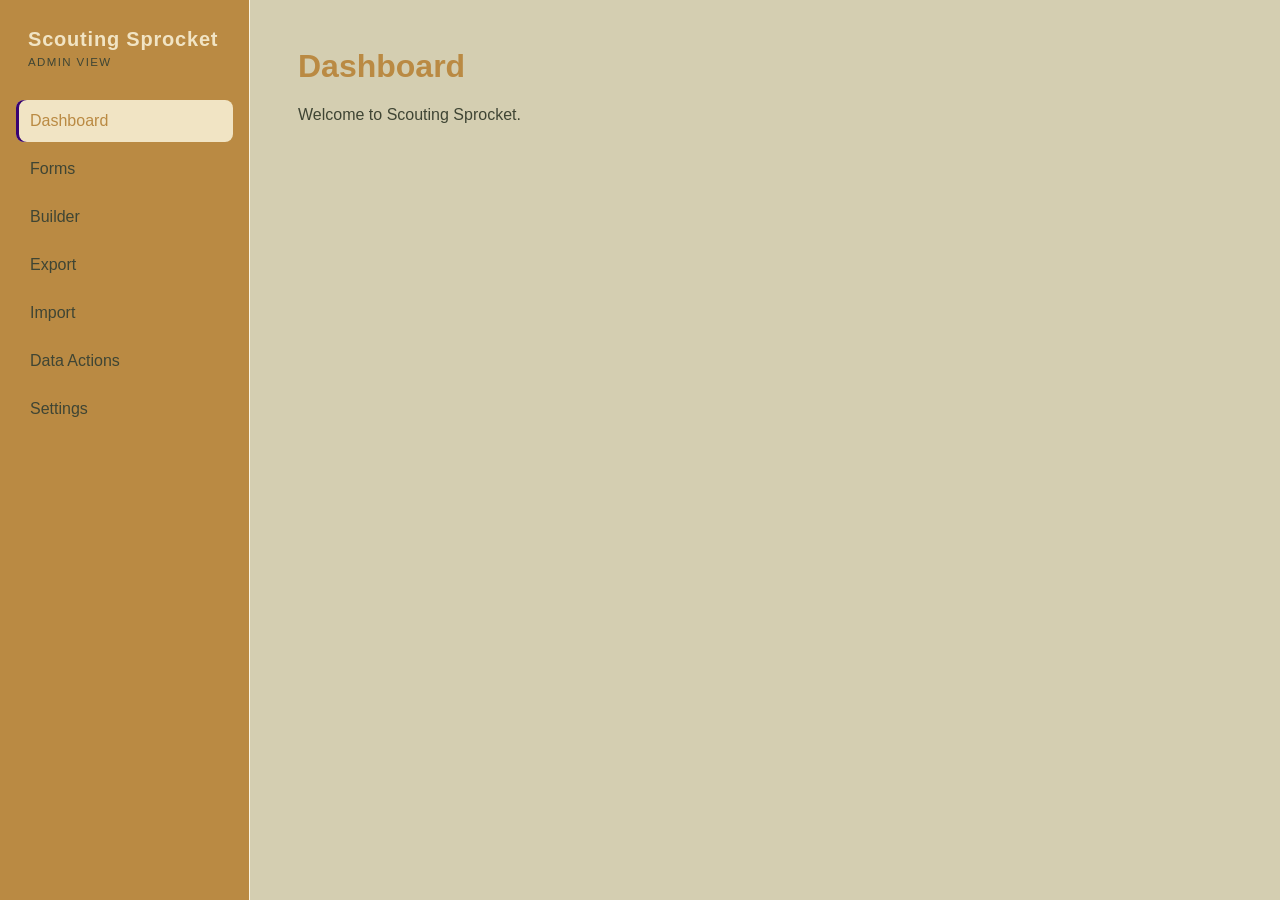
==== index.html @ 4d96e122 "Add files via upload" ====
<!DOCTYPE html>
<html lang="en">
<head>
    <meta charset="UTF-8">
    <meta name="viewport" content="width=device-width, initial-scale=1.0">
    <title>Scouting Sprocket</title>

    <style>
        :root {
            color-scheme: light;
            --sidebar-width: 250px;
            --background: #d4ceb1;
            --sidebar: #ba8a43;
            --surface: #f1e4c4;
            --outline: #fdf6e3;
            --text: #ba8a43;
            --muted: #3f4534;
            --accent: #380372;
        }

        * {
            box-sizing: border-box;
        }

        body {
            margin: 0;
            min-height: 100vh;
            background: var(--background);
            color: var(--text);
            font-family: Arial, sans-serif;
        }

        .layout {
            display: flex;
            min-height: 100vh;
        }

        .sidebar {
            width: var(--sidebar-width);
            flex-shrink: 0;
            padding: 28px 16px;
            background: var(--sidebar);
            border-right: 1px solid var(--outline);
        }

        .brand {
            display: block;
            margin: 0 12px 32px;
            color: var(--surface);
            font-size: 1.25rem;
            font-weight: 700;
            letter-spacing: 0.04em;
            text-decoration: none;
        }

        .brand span {
            display: block;
            margin-top: 5px;
            color: var(--muted);
            font-size: 0.72rem;
            font-weight: 400;
            letter-spacing: 0.12em;
            text-transform: uppercase;
        }

        .nav-list {
            display: grid;
            gap: 6px;
            margin: 0;
            padding: 0;
            list-style: none;
        }

        .nav-link {
            display: block;
            padding: 12px 14px;
            border-radius: 8px;
            color: var(--muted);
            text-decoration: none;
            transition: background 0.2s ease, color 0.2s ease;
        }

        .nav-link:hover,
        .nav-link:focus-visible,
        .nav-link.active {
            background: var(--surface);
            color: var(--text);
            outline: none;
        }

        .nav-link.active {
            box-shadow: inset 3px 0 var(--accent);
        }

        .content {
            flex: 1;
            padding: 48px;
        }

        .content h1 {
            margin-top: 0;
        }

        .content p {
            color: var(--muted);
        }

        @media (max-width: 640px) {
            .layout {
                display: block;
            }

            .sidebar {
                width: 100%;
                padding: 20px 16px;
                border-right: 0;
                border-bottom: 1px solid var(--outline);
            }

            .brand {
                margin-bottom: 18px;
            }

            .nav-list {
                grid-template-columns: repeat(2, minmax(0, 1fr));
            }

            .content {
                padding: 28px 24px;
            }
        }
    </style>
</head>

<body>
    <div class="layout">
        <aside class="sidebar">
            <a class="brand" href="/">
                Scouting Sprocket
                <span>Admin View</span>
            </a>

            <nav aria-label="Main navigation">
                <ul class="nav-list">
                    <li>
                        <a class="nav-link active" href="/" aria-current="page">
                            Dashboard
                        </a>
                    </li>
                    <li>
                        <a class="nav-link" href="/Forms.html">
                            Forms
                        </a>
                    </li>
                    <li>
                        <a class="nav-link" href="/Builder.html">
                            Builder
                        </a>
                    </li>
                    <li>
                        <a class="nav-link" href="/Export.html">
                            Export
                        </a>
                    </li>
                    <li>
                        <a class="nav-link" href="/Import.html">
                            Import
                        </a>
                    </li>
                    <li>
                        <a class="nav-link" href="/Data_actions.html">
                            Data Actions
                        </a>
                    </li>
                    <li>
                        <a class="nav-link" href="/Settings.html">
                            Settings
                        </a>
                    </li>
                </ul>
            </nav>
        </aside>

        <main class="content">
            <h1>Dashboard</h1>
            <p>Welcome to Scouting Sprocket.</p>
        </main>
    </div>
</body>
</html>
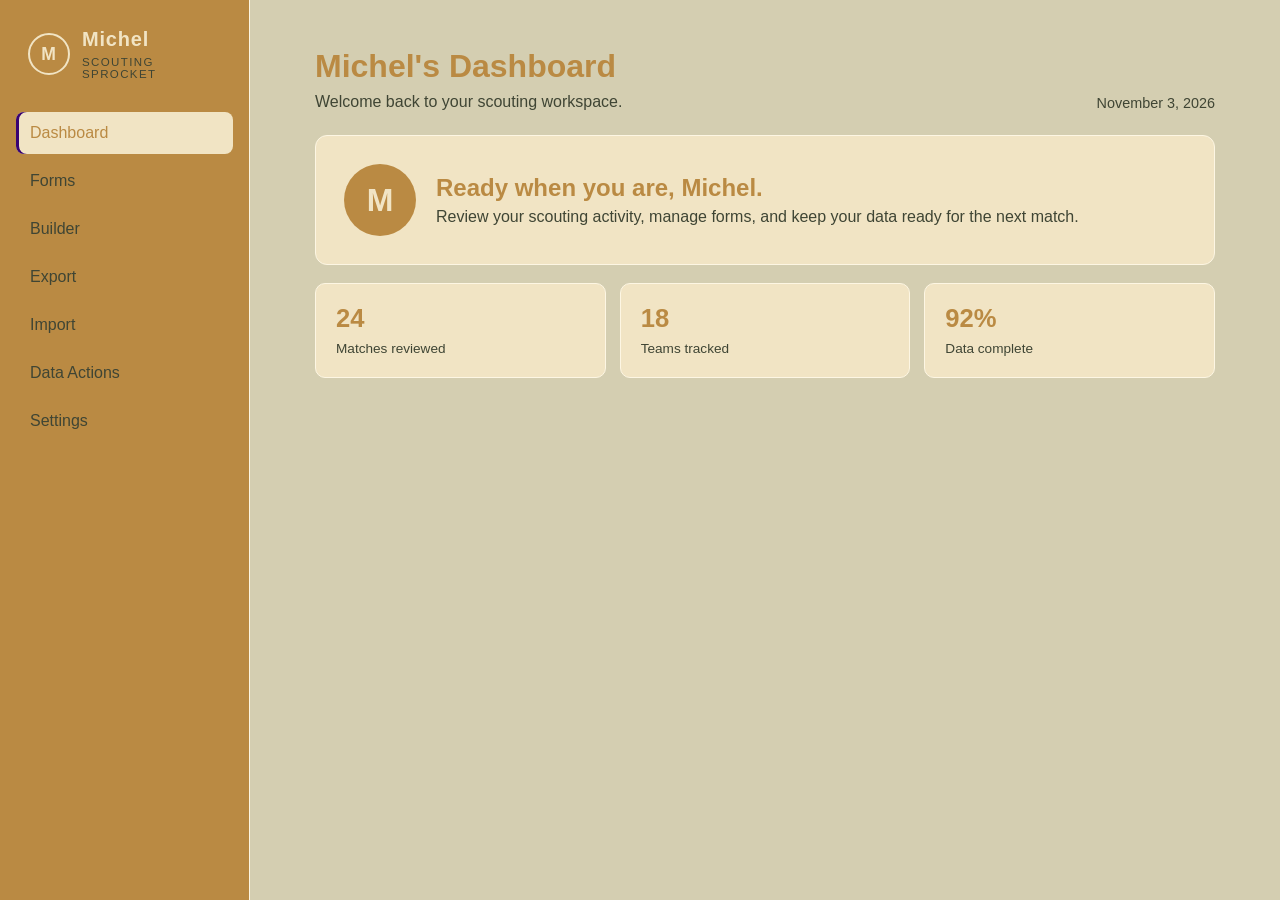
==== commit cac22d50: "Running test CSS" ====
--- a/index.html
+++ b/index.html
@@ -44,7 +44,9 @@
         }
 
         .brand {
-            display: block;
+            display: flex;
+            align-items: center;
+            gap: 12px;
             margin: 0 12px 32px;
             color: var(--surface);
             font-size: 1.25rem;
@@ -53,7 +55,22 @@
             text-decoration: none;
         }
 
-        .brand span {
+        .brand-mark {
+            display: grid;
+            width: 42px;
+            height: 42px;
+            flex-shrink: 0;
+            place-items: center;
+            border: 2px solid var(--surface);
+            border-radius: 50%;
+            font-size: 1.1rem;
+        }
+
+        .brand-copy {
+            display: block;
+        }
+
+        .brand-copy > span {
             display: block;
             margin-top: 5px;
             color: var(--muted);
@@ -97,6 +114,89 @@
             padding: 48px;
         }
 
+        .dashboard {
+            max-width: 900px;
+            margin: 0 auto;
+        }
+
+        .dashboard-header {
+            display: flex;
+            align-items: flex-end;
+            justify-content: space-between;
+            gap: 24px;
+            margin-bottom: 24px;
+        }
+
+        .dashboard-header h1 {
+            margin: 0 0 8px;
+        }
+
+        .dashboard-header p {
+            margin: 0;
+        }
+
+        .dashboard-date {
+            color: var(--muted);
+            font-size: 0.9rem;
+            white-space: nowrap;
+        }
+
+        .welcome-panel {
+            display: flex;
+            align-items: center;
+            gap: 20px;
+            padding: 28px;
+            border: 1px solid var(--outline);
+            border-radius: 12px;
+            background: var(--surface);
+        }
+
+        .welcome-mark {
+            display: grid;
+            width: 72px;
+            height: 72px;
+            flex-shrink: 0;
+            place-items: center;
+            border-radius: 50%;
+            background: var(--sidebar);
+            color: var(--surface);
+            font-size: 2rem;
+            font-weight: 700;
+        }
+
+        .welcome-panel h2 {
+            margin: 0 0 6px;
+        }
+
+        .welcome-panel p {
+            margin: 0;
+        }
+
+        .summary-grid {
+            display: grid;
+            grid-template-columns: repeat(3, 1fr);
+            gap: 14px;
+            margin-top: 18px;
+        }
+
+        .summary-item {
+            padding: 20px;
+            border: 1px solid var(--outline);
+            border-radius: 10px;
+            background: var(--surface);
+        }
+
+        .summary-item strong {
+            display: block;
+            margin-bottom: 6px;
+            font-size: 1.6rem;
+        }
+
+        .summary-item span {
+            color: var(--muted);
+            font-size: 0.85rem;
+        }
+
         .content h1 {
             margin-top: 0;
         }
@@ -128,6 +228,19 @@
             .content {
                 padding: 28px 24px;
             }
+
+            .dashboard-header {
+                display: block;
+            }
+
+            .dashboard-date {
+                display: block;
+                margin-top: 12px;
+            }
+
+            .summary-grid {
+                grid-template-columns: 1fr;
+            }
         }
     </style>
 </head>
@@ -136,8 +249,11 @@
     <div class="layout">
         <aside class="sidebar">
             <a class="brand" href="/">
-                Scouting Sprocket
-                <span>Admin View</span>
+                <span class="brand-mark" aria-hidden="true">M</span>
+                <span class="brand-copy">
+                    Michel
+                    <span>Scouting Sprocket</span>
+                </span>
             </a>
 
             <nav aria-label="Main navigation">
@@ -182,8 +298,29 @@
         </aside>
 
         <main class="content">
-            <h1>Dashboard</h1>
-            <p>Welcome to Scouting Sprocket.</p>
+            <div class="dashboard">
+                <header class="dashboard-header">
+                    <div>
+                        <h1>Michel's Dashboard</h1>
+                        <p>Welcome back to your scouting workspace.</p>
+                    </div>
+                    <span class="dashboard-date">November 3, 2026</span>
+                </header>
+
+                <section class="welcome-panel" aria-labelledby="welcome-title">
+                    <div class="welcome-mark" aria-hidden="true">M</div>
+                    <div>
+                        <h2 id="welcome-title">Ready when you are, Michel.</h2>
+                        <p>Review your scouting activity, manage forms, and keep your data ready for the next match.</p>
+                    </div>
+                </section>
+
+                <section class="summary-grid" aria-label="Dashboard summary">
+                    <div class="summary-item"><strong>24</strong><span>Matches reviewed</span></div>
+                    <div class="summary-item"><strong>18</strong><span>Teams tracked</span></div>
+                    <div class="summary-item"><strong>92%</strong><span>Data complete</span></div>
+                </section>
+            </div>
         </main>
     </div>
 </body>
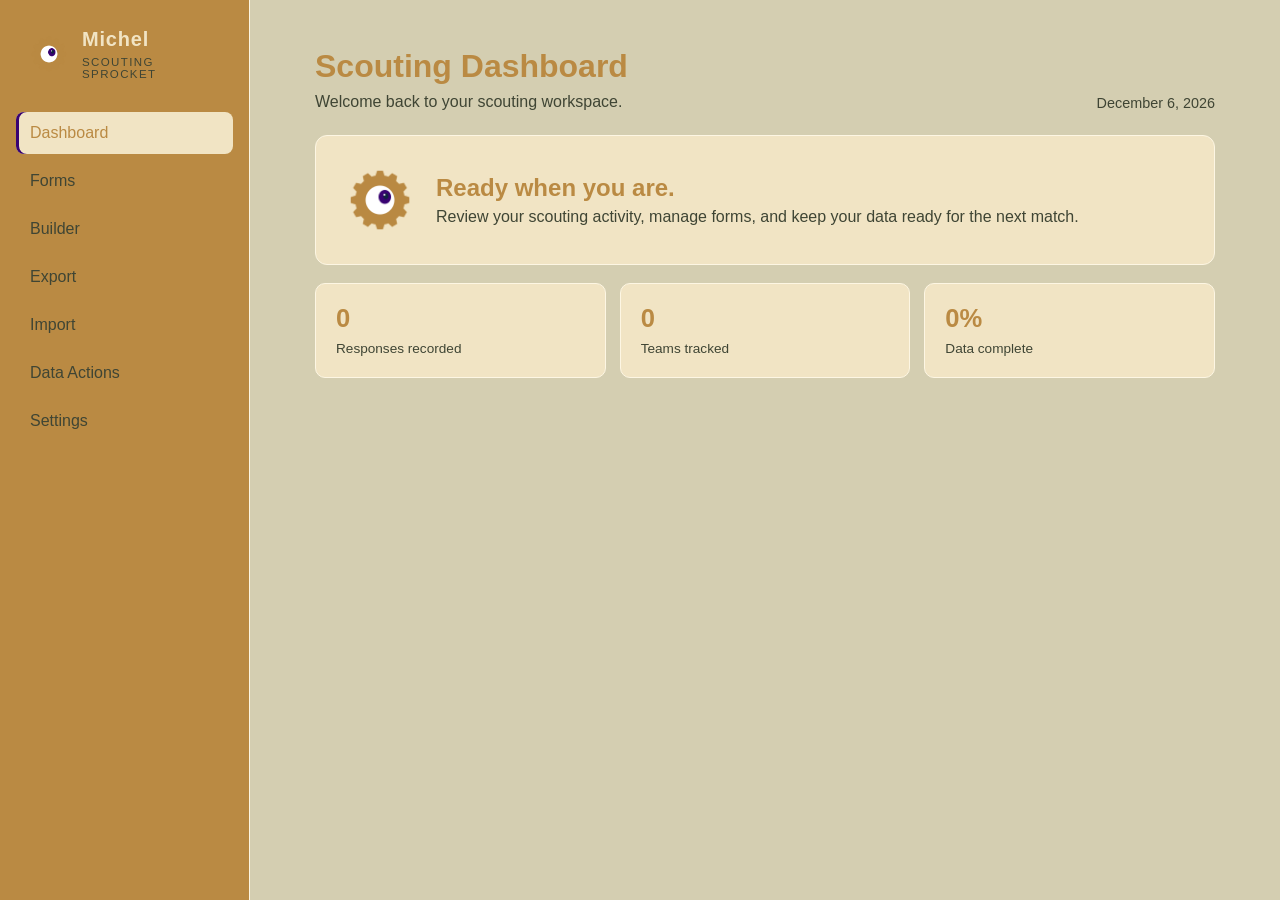
==== commit 7bb77269: "HTML update" ====
--- a/index.html
+++ b/index.html
@@ -56,14 +56,11 @@
         }
 
         .brand-mark {
-            display: grid;
+            display: block;
             width: 42px;
             height: 42px;
             flex-shrink: 0;
-            place-items: center;
-            border: 2px solid var(--surface);
-            border-radius: 50%;
-            font-size: 1.1rem;
+            object-fit: contain;
         }
 
         .brand-copy {
@@ -152,16 +149,11 @@
         }
 
         .welcome-mark {
-            display: grid;
+            display: block;
             width: 72px;
             height: 72px;
             flex-shrink: 0;
-            place-items: center;
-            border-radius: 50%;
-            background: var(--sidebar);
-            color: var(--surface);
-            font-size: 2rem;
-            font-weight: 700;
+            object-fit: contain;
         }
 
         .welcome-panel h2 {
@@ -248,8 +240,8 @@
 <body>
     <div class="layout">
         <aside class="sidebar">
-            <a class="brand" href="/">
-                <span class="brand-mark" aria-hidden="true">M</span>
+            <a class="brand" href="./">
+                <img class="brand-mark" src="./assets/img/Michael.png" alt="Michel mascot">
                 <span class="brand-copy">
                     Michel
                     <span>Scouting Sprocket</span>
@@ -259,37 +251,37 @@
             <nav aria-label="Main navigation">
                 <ul class="nav-list">
                     <li>
-                        <a class="nav-link active" href="/" aria-current="page">
+                        <a class="nav-link active" href="./" aria-current="page">
                             Dashboard
                         </a>
                     </li>
                     <li>
-                        <a class="nav-link" href="/Forms.html">
+                        <a class="nav-link" href="./Forms.html">
                             Forms
                         </a>
                     </li>
                     <li>
-                        <a class="nav-link" href="/Builder.html">
+                        <a class="nav-link" href="./Builder.html">
                             Builder
                         </a>
                     </li>
                     <li>
-                        <a class="nav-link" href="/Export.html">
+                        <a class="nav-link" href="./Export.html">
                             Export
                         </a>
                     </li>
                     <li>
-                        <a class="nav-link" href="/Import.html">
+                        <a class="nav-link" href="./Import.html">
                             Import
                         </a>
                     </li>
                     <li>
-                        <a class="nav-link" href="/Data_actions.html">
+                        <a class="nav-link" href="./Data_actions.html">
                             Data Actions
                         </a>
                     </li>
                     <li>
-                        <a class="nav-link" href="/Settings.html">
+                        <a class="nav-link" href="./Settings.html">
                             Settings
                         </a>
                     </li>
@@ -301,27 +293,81 @@
             <div class="dashboard">
                 <header class="dashboard-header">
                     <div>
-                        <h1>Michel's Dashboard</h1>
+                        <h1>Scouting Dashboard</h1>
                         <p>Welcome back to your scouting workspace.</p>
                     </div>
-                    <span class="dashboard-date">November 3, 2026</span>
+                    <span id="dashboard-date" class="dashboard-date"></span>
                 </header>
 
                 <section class="welcome-panel" aria-labelledby="welcome-title">
-                    <div class="welcome-mark" aria-hidden="true">M</div>
+                    <img class="welcome-mark" src="./assets/img/Michael.png" alt="Michel mascot">
                     <div>
-                        <h2 id="welcome-title">Ready when you are, Michel.</h2>
+                        <h2 id="welcome-title">Ready when you are.</h2>
                         <p>Review your scouting activity, manage forms, and keep your data ready for the next match.</p>
                     </div>
                 </section>
 
                 <section class="summary-grid" aria-label="Dashboard summary">
-                    <div class="summary-item"><strong>24</strong><span>Matches reviewed</span></div>
-                    <div class="summary-item"><strong>18</strong><span>Teams tracked</span></div>
-                    <div class="summary-item"><strong>92%</strong><span>Data complete</span></div>
+                    <div class="summary-item"><strong id="response-count">0</strong><span>Responses recorded</span></div>
+                    <div class="summary-item"><strong id="team-count">0</strong><span>Teams tracked</span></div>
+                    <div class="summary-item"><strong id="completion-rate">0%</strong><span>Data complete</span></div>
                 </section>
             </div>
         </main>
     </div>
+    <script src="./app-storage.js"></script>
+    <script>
+        const dashboardDate = document.getElementById("dashboard-date");
+        const responseCount = document.getElementById("response-count");
+        const teamCount = document.getElementById("team-count");
+        const completionRate = document.getElementById("completion-rate");
+
+        dashboardDate.textContent = new Intl.DateTimeFormat(undefined, {
+            year: "numeric",
+            month: "long",
+            day: "numeric"
+        }).format(new Date());
+
+        const hasAnswer = value => {
+            if (Array.isArray(value)) return value.some(hasAnswer);
+            if (value && typeof value === "object") return Object.values(value).some(hasAnswer);
+            return value !== undefined && value !== null && String(value).trim() !== "";
+        };
+
+        try {
+            const token = SprocketStorage.readToken();
+            const responses = Array.isArray(token.responses) ? token.responses : [];
+            const elements = Array.isArray(token.sections)
+                ? token.sections.flatMap(section => Array.isArray(section.elements) ? section.elements : [])
+                : [];
+            const teamIndexes = elements
+                .map((element, index) => /team/i.test(element.prompt || "") ? index : -1)
+                .filter(index => index >= 0);
+            const teams = new Set();
+
+            responses.forEach(record => {
+                const values = record && record.values && typeof record.values === "object" ? record.values : {};
+                teamIndexes.forEach(index => {
+                    const value = values[index];
+                    if (Array.isArray(value)) value.filter(hasAnswer).forEach(item => teams.add(String(item).trim()));
+                    else if (hasAnswer(value)) teams.add(String(value).trim());
+                });
+            });
+
+            const totalFields = responses.length * elements.length;
+            const answeredFields = responses.reduce((total, record) => {
+                const values = record && record.values && typeof record.values === "object" ? record.values : {};
+                return total + elements.reduce((count, _, index) => count + (hasAnswer(values[index]) ? 1 : 0), 0);
+            }, 0);
+
+            responseCount.textContent = responses.length;
+            teamCount.textContent = teams.size;
+            completionRate.textContent = `${totalFields ? Math.round((answeredFields / totalFields) * 100) : 0}%`;
+        } catch {
+            responseCount.textContent = "0";
+            teamCount.textContent = "0";
+            completionRate.textContent = "0%";
+        }
+    </script>
 </body>
 </html>
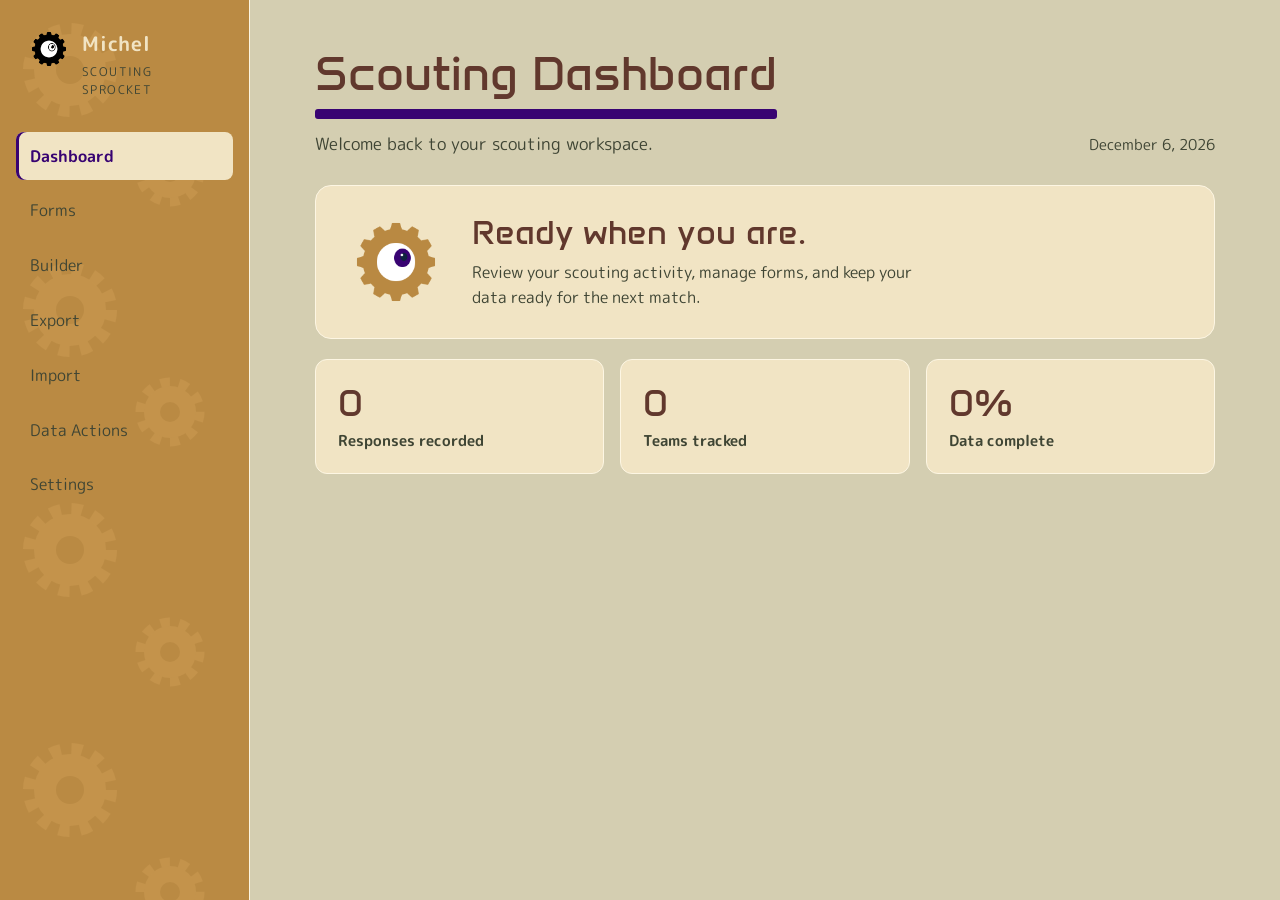
==== commit 9b6bde4a: "redid UI UX" ====
--- a/index.html
+++ b/index.html
@@ -4,6 +4,13 @@
     <meta charset="UTF-8">
     <meta name="viewport" content="width=device-width, initial-scale=1.0">
     <title>Scouting Sprocket</title>
+
+    <!-- Fonts from the Style slide. For offline-first use, self-host these two families; the fallbacks keep the layout intact without them. -->
+    <link rel="preconnect" href="https://fonts.googleapis.com">
+    <link rel="preconnect" href="https://fonts.gstatic.com" crossorigin>
+    <link href="https://fonts.googleapis.com/css2?family=Anta&family=M+PLUS+Rounded+1c:wght@400;700&display=swap" rel="stylesheet">
+    <link rel="stylesheet" href="./nav.css">
+    <script src="./nav.js" defer></script>
 
     <style>
         :root {
@@ -15,7 +22,10 @@
             --outline: #fdf6e3;
             --text: #ba8a43;
             --muted: #3f4534;
+            --header: #61382d;
             --accent: #380372;
+            --font-display: "Anta", "Segoe UI", system-ui, sans-serif;
+            --font-body: "M PLUS Rounded 1c", "Segoe UI", system-ui, sans-serif;
         }
 
         * {
@@ -26,8 +36,9 @@
             margin: 0;
             min-height: 100vh;
             background: var(--background);
-            color: var(--text);
-            font-family: Arial, sans-serif;
+            color: var(--muted);
+            font-family: var(--font-body);
+            line-height: 1.55;
         }
 
         .layout {
@@ -35,79 +46,9 @@
             min-height: 100vh;
         }
 
-        .sidebar {
-            width: var(--sidebar-width);
-            flex-shrink: 0;
-            padding: 28px 16px;
-            background: var(--sidebar);
-            border-right: 1px solid var(--outline);
-        }
-
-        .brand {
-            display: flex;
-            align-items: center;
-            gap: 12px;
-            margin: 0 12px 32px;
-            color: var(--surface);
-            font-size: 1.25rem;
-            font-weight: 700;
-            letter-spacing: 0.04em;
-            text-decoration: none;
-        }
-
-        .brand-mark {
-            display: block;
-            width: 42px;
-            height: 42px;
-            flex-shrink: 0;
-            object-fit: contain;
-        }
-
-        .brand-copy {
-            display: block;
-        }
-
-        .brand-copy > span {
-            display: block;
-            margin-top: 5px;
-            color: var(--muted);
-            font-size: 0.72rem;
-            font-weight: 400;
-            letter-spacing: 0.12em;
-            text-transform: uppercase;
-        }
-
-        .nav-list {
-            display: grid;
-            gap: 6px;
-            margin: 0;
-            padding: 0;
-            list-style: none;
-        }
-
-        .nav-link {
-            display: block;
-            padding: 12px 14px;
-            border-radius: 8px;
-            color: var(--muted);
-            text-decoration: none;
-            transition: background 0.2s ease, color 0.2s ease;
-        }
-
-        .nav-link:hover,
-        .nav-link:focus-visible,
-        .nav-link.active {
-            background: var(--surface);
-            color: var(--text);
-            outline: none;
-        }
-
-        .nav-link.active {
-            box-shadow: inset 3px 0 var(--accent);
-        }
-
         .content {
             flex: 1;
+            min-width: 0;
             padding: 48px;
         }
 
@@ -121,104 +62,112 @@
             align-items: flex-end;
             justify-content: space-between;
             gap: 24px;
-            margin-bottom: 24px;
+            margin-bottom: 28px;
         }
 
         .dashboard-header h1 {
-            margin: 0 0 8px;
+            display: inline-block;
+            margin: 0 0 12px;
+            color: var(--header);
+            font-family: var(--font-display);
+            font-size: clamp(2.2rem, 5vw, 3rem);
+            font-weight: 400;
+            line-height: 1.1;
+        }
+
+        /* Purple underline that matches the title width, as on the slides */
+        .dashboard-header h1::after {
+            content: "";
+            display: block;
+            height: 10px;
+            margin-top: 8px;
+            border-radius: 3px;
+            background: var(--accent);
         }
 
         .dashboard-header p {
             margin: 0;
+            font-size: 1.05rem;
         }
 
         .dashboard-date {
             color: var(--muted);
-            font-size: 0.9rem;
+            font-size: 0.95rem;
             white-space: nowrap;
         }
 
         .welcome-panel {
             display: flex;
             align-items: center;
-            gap: 20px;
-            padding: 28px;
+            gap: 28px;
+            padding: 28px 32px;
+            border: 1px solid var(--outline);
+            border-radius: 16px;
+            background: var(--surface);
+        }
+
+        .welcome-mark {
+            display: block;
+            width: 96px;
+            height: 96px;
+            flex-shrink: 0;
+            object-fit: contain;
+        }
+
+        .welcome-panel h2 {
+            margin: 0 0 8px;
+            color: var(--header);
+            font-family: var(--font-display);
+            font-size: clamp(1.5rem, 3vw, 2.1rem);
+            font-weight: 400;
+            line-height: 1.15;
+        }
+
+        .welcome-panel p {
+            margin: 0;
+            max-width: 46ch;
+        }
+
+        .summary-grid {
+            display: grid;
+            grid-template-columns: repeat(3, 1fr);
+            gap: 16px;
+            margin-top: 20px;
+        }
+
+        .summary-item {
+            padding: 22px 22px 20px;
             border: 1px solid var(--outline);
             border-radius: 12px;
             background: var(--surface);
         }
 
-        .welcome-mark {
-            display: block;
-            width: 72px;
-            height: 72px;
-            flex-shrink: 0;
-            object-fit: contain;
-        }
-
-        .welcome-panel h2 {
-            margin: 0 0 6px;
-        }
-
-        .welcome-panel p {
-            margin: 0;
-        }
-
-        .summary-grid {
-            display: grid;
-            grid-template-columns: repeat(3, 1fr);
-            gap: 14px;
-            margin-top: 18px;
-        }
-
-        .summary-item {
-            padding: 20px;
-            border: 1px solid var(--outline);
-            border-radius: 10px;
-            background: var(--surface);
-        }
-
         .summary-item strong {
             display: block;
-            margin-bottom: 6px;
-            font-size: 1.6rem;
+            margin-bottom: 4px;
+            color: var(--header);
+            font-family: var(--font-display);
+            font-size: 2.4rem;
+            font-weight: 400;
+            line-height: 1.1;
         }
 
         .summary-item span {
             color: var(--muted);
-            font-size: 0.85rem;
-        }
-
-        .content h1 {
-            margin-top: 0;
-        }
-
-        .content p {
-            color: var(--muted);
+            font-size: 0.95rem;
+            font-weight: 700;
+        }
+
+        /* Vertical tablets and phones: the nav becomes a hamburger drawer (nav.css) */
+        @media (max-width: 1100px) {
+            .content {
+                padding: 28px 24px 40px;
+            }
         }
 
         @media (max-width: 640px) {
-            .layout {
-                display: block;
-            }
-
-            .sidebar {
-                width: 100%;
-                padding: 20px 16px;
-                border-right: 0;
-                border-bottom: 1px solid var(--outline);
-            }
-
-            .brand {
-                margin-bottom: 18px;
-            }
-
-            .nav-list {
-                grid-template-columns: repeat(2, minmax(0, 1fr));
-            }
-
             .content {
-                padding: 28px 24px;
+                padding: 20px 16px 32px;
             }
 
             .dashboard-header {
@@ -228,6 +177,16 @@
             .dashboard-date {
                 display: block;
                 margin-top: 12px;
+            }
+
+            .welcome-panel {
+                gap: 18px;
+                padding: 22px 20px;
+            }
+
+            .welcome-mark {
+                width: 72px;
+                height: 72px;
             }
 
             .summary-grid {
@@ -241,7 +200,7 @@
     <div class="layout">
         <aside class="sidebar">
             <a class="brand" href="./">
-                <img class="brand-mark" src="./assets/img/Michael.png" alt="Michel mascot">
+                <img class="brand-mark" src="./assets/img/bw.png" alt="Michel mascot">
                 <span class="brand-copy">
                     Michel
                     <span>Scouting Sprocket</span>
--- a/nav.css
+++ b/nav.css
@@ -0,0 +1,275 @@
+/* Scouting Sprocket: shared side navigation.
+   Desktop (>1100px): the solid sidebar from the Data Actions page.
+   Tablets and phones (<=1100px): the same sidebar becomes a slide-in drawer opened from a hamburger bar (nav.js).
+   Colors come from each page's :root variables; the fallbacks match the palette. */
+
+:root {
+    --nav-bar-height: 56px;
+    --nav-gears: url("data:image/svg+xml,%3Csvg xmlns='http://www.w3.org/2000/svg' width='240' height='240'%3E%3Cg fill='%23c4934b'%3E%3Ccircle cx='70' cy='70' r='36'/%3E%3Ccircle cx='70' cy='70' r='41' fill='none' stroke='%23c4934b' stroke-width='12' stroke-dasharray='10.8 10.8'/%3E%3Ccircle cx='170' cy='172' r='26'/%3E%3Ccircle cx='170' cy='172' r='30' fill='none' stroke='%23c4934b' stroke-width='9' stroke-dasharray='9.4 9.4'/%3E%3C/g%3E%3Ccircle cx='70' cy='70' r='14' fill='%23ba8a43'/%3E%3Ccircle cx='170' cy='172' r='10' fill='%23ba8a43'/%3E%3C/svg%3E");
+}
+
+/* ---------- Sidebar (desktop) ---------- */
+.layout > .sidebar {
+    width: var(--sidebar-width, 250px);
+    flex-shrink: 0;
+    padding: 28px 16px;
+    background-color: var(--sidebar, #ba8a43);
+    background-image: var(--nav-gears);
+    background-size: 240px 240px;
+    border-right: 1px solid var(--outline, #fdf6e3);
+    position: sticky;
+    top: 0;
+    height: 100vh;
+    align-self: flex-start;
+    overflow-y: auto;
+}
+
+.brand {
+    display: flow-root;
+    margin: 0 12px 32px;
+    color: var(--surface, #f1e4c4);
+    font-size: 1.25rem;
+    font-weight: 700;
+    letter-spacing: .04em;
+    text-decoration: none;
+}
+
+.brand-mark {
+    float: left;
+    width: 42px;
+    height: 42px;
+    margin-right: 12px;
+    object-fit: contain;
+}
+
+.brand-copy {
+    display: block;
+    overflow: hidden;
+}
+
+.brand > span:not(.brand-copy),
+.brand-copy > span {
+    display: block;
+    margin-top: 5px;
+    color: var(--muted, #3f4534);
+    font-size: .72rem;
+    font-weight: 400;
+    letter-spacing: .12em;
+    text-transform: uppercase;
+}
+
+.nav-list {
+    display: grid;
+    gap: 6px;
+    margin: 0;
+    padding: 0;
+    list-style: none;
+}
+
+.nav-link {
+    display: block;
+    padding: 12px 14px;
+    border-radius: 8px;
+    color: var(--muted, #3f4534);
+    text-decoration: none;
+}
+
+.nav-link:hover,
+.nav-link:focus-visible,
+.nav-link.active {
+    background: var(--surface, #f1e4c4);
+    color: var(--accent, #380372);
+    outline: none;
+}
+
+.nav-link:focus-visible {
+    box-shadow: 0 0 0 2px var(--accent, #380372);
+}
+
+.nav-link.active {
+    box-shadow: inset 3px 0 var(--accent, #380372);
+    font-weight: 700;
+}
+
+/* Only shown below 1100px */
+.app-bar,
+.nav-close,
+.nav-scrim {
+    display: none;
+}
+
+/* ---------- Tablets and phones: hamburger + drawer ---------- */
+@media (max-width: 1100px) {
+    .layout {
+        display: block;
+    }
+
+    /* Without JavaScript the sidebar simply stacks above the page */
+    .layout > .sidebar {
+        position: static;
+        width: auto;
+        height: auto;
+        border-right: 0;
+        border-bottom: 1px solid var(--outline, #fdf6e3);
+    }
+
+    .layout > .sidebar .nav-list {
+        grid-template-columns: repeat(2, minmax(0, 1fr));
+    }
+
+    /* With JavaScript (nav.js adds .js-nav) it becomes a drawer */
+    .js-nav .app-bar {
+        display: flex;
+        position: sticky;
+        top: 0;
+        z-index: 20;
+        align-items: center;
+        gap: 6px;
+        height: var(--nav-bar-height);
+        padding: 0 16px 0 6px;
+        background-color: var(--sidebar, #ba8a43);
+        background-image: var(--nav-gears);
+        background-size: 240px 240px;
+        border-bottom: 1px solid var(--outline, #fdf6e3);
+    }
+
+    .nav-toggle,
+    .nav-close {
+        display: flex;
+        align-items: center;
+        justify-content: center;
+        width: 48px;
+        height: 48px;
+        min-height: 48px;
+        padding: 0;
+        border: 0;
+        border-radius: 10px;
+        background: transparent;
+        color: var(--muted, #3f4534);
+        filter: none;
+        cursor: pointer;
+        -webkit-tap-highlight-color: transparent;
+    }
+
+    .nav-toggle:hover,
+    .nav-close:hover {
+        background: var(--surface, #f1e4c4);
+        filter: none;
+    }
+
+    .nav-toggle:focus-visible,
+    .nav-close:focus-visible {
+        outline: 2px solid var(--accent, #380372);
+        outline-offset: 1px;
+    }
+
+    .nav-toggle-bars,
+    .nav-toggle-bars::before,
+    .nav-toggle-bars::after {
+        display: block;
+        width: 22px;
+        height: 2px;
+        border-radius: 2px;
+        background: currentColor;
+    }
+
+    .nav-toggle-bars {
+        position: relative;
+    }
+
+    .nav-toggle-bars::before,
+    .nav-toggle-bars::after {
+        content: "";
+        position: absolute;
+        left: 0;
+    }
+
+    .nav-toggle-bars::before { top: -7px; }
+    .nav-toggle-bars::after { top: 7px; }
+
+    .app-bar-title {
+        overflow: hidden;
+        color: var(--muted, #3f4534);
+        font-size: 1.2rem;
+        font-weight: 700;
+        letter-spacing: .02em;
+        text-overflow: ellipsis;
+        white-space: nowrap;
+    }
+
+    .js-nav .layout > .sidebar {
+        position: fixed;
+        top: 0;
+        bottom: 0;
+        left: 0;
+        z-index: 50;
+        width: min(340px, 86vw);
+        height: auto;
+        padding-top: 12px;
+        border-right: 1px solid var(--outline, #fdf6e3);
+        border-bottom: 0;
+        overscroll-behavior: contain;
+        transform: translateX(-100%);
+        visibility: hidden;
+        transition: transform .25s ease, visibility 0s linear .25s;
+    }
+
+    .js-nav .layout > .sidebar .nav-list {
+        grid-template-columns: 1fr;
+    }
+
+    .js-nav .layout > .sidebar .nav-link {
+        display: flex;
+        align-items: center;
+        min-height: 52px;
+        font-size: 1.05rem;
+    }
+
+    .js-nav .nav-close {
+        margin: 0 0 8px auto;
+    }
+
+    .js-nav .nav-close::before {
+        content: "\00d7";
+        font-size: 2rem;
+        line-height: 1;
+    }
+
+    .js-nav .nav-scrim {
+        display: block;
+        position: fixed;
+        top: 0;
+        right: 0;
+        bottom: 0;
+        left: 0;
+        z-index: 40;
+        background: rgba(46, 26, 20, .5);
+        opacity: 0;
+        visibility: hidden;
+        transition: opacity .25s ease, visibility 0s linear .25s;
+    }
+
+    .nav-open {
+        overflow: hidden;
+    }
+
+    .nav-open .layout > .sidebar {
+        transform: none;
+        visibility: visible;
+        box-shadow: 8px 0 32px rgba(46, 26, 20, .35);
+        transition-delay: 0s;
+    }
+
+    .nav-open .nav-scrim {
+        opacity: 1;
+        visibility: visible;
+        transition-delay: 0s;
+    }
+}
+
+@media (prefers-reduced-motion: reduce) {
+    .js-nav .layout > .sidebar,
+    .js-nav .nav-scrim {
+        transition: none;
+    }
+}
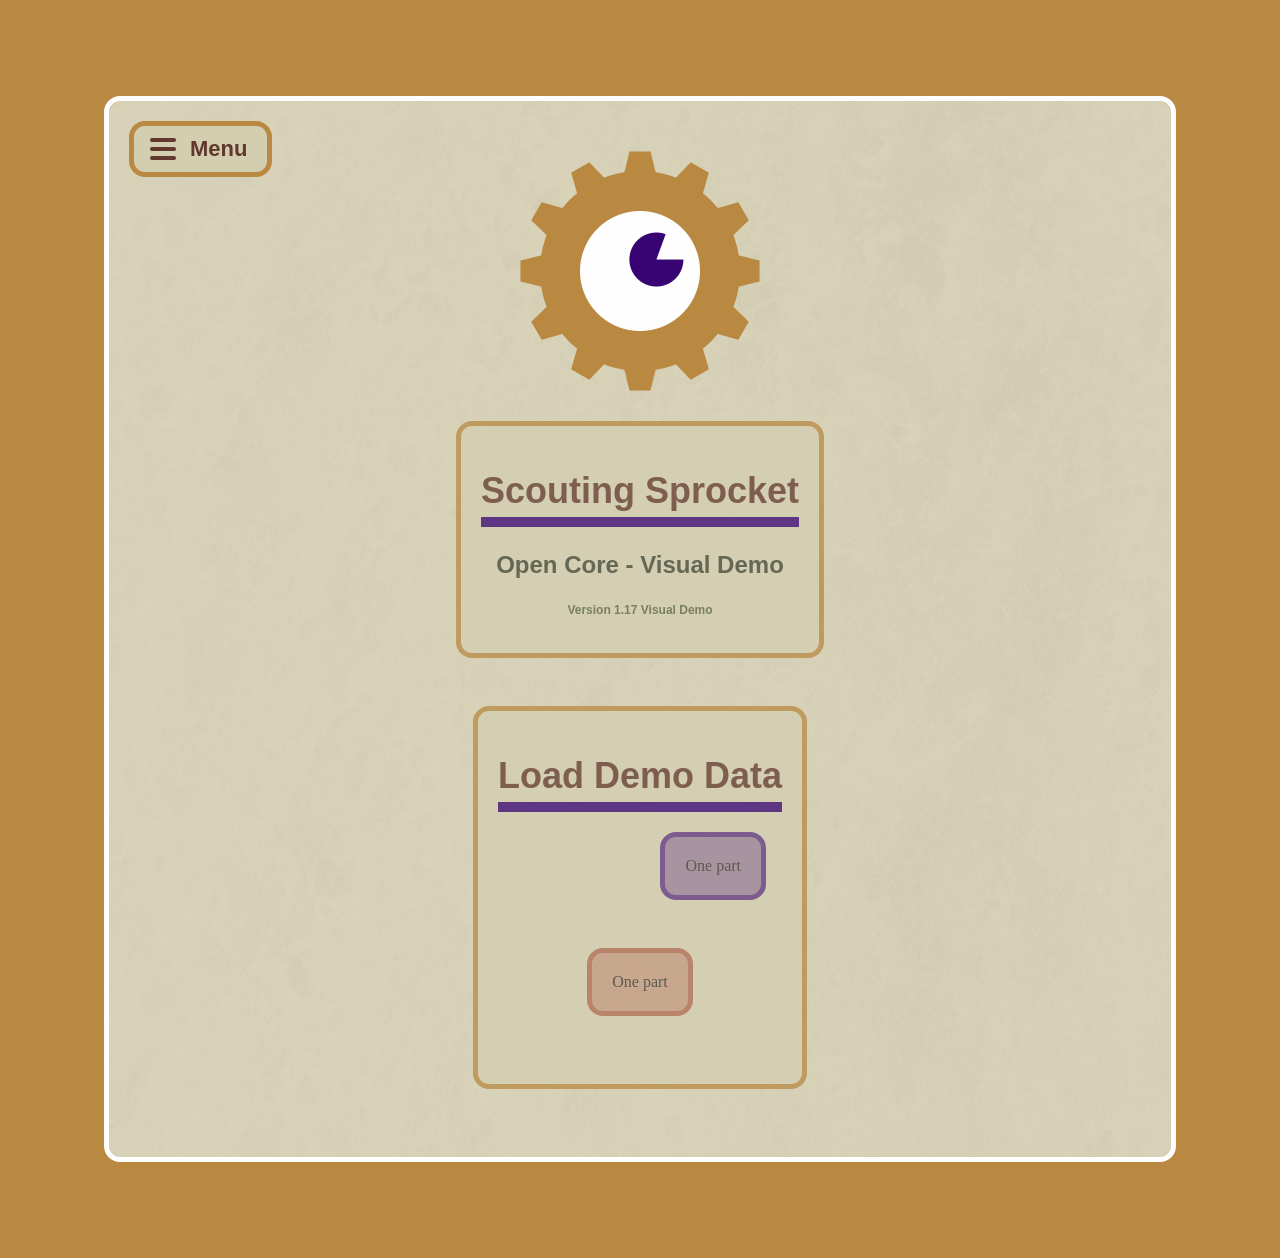
==== commit 61170353: "delete 15 files and update 1 file" ====
--- a/index.html
+++ b/index.html
@@ -1,332 +1,346 @@
 <!DOCTYPE html>
 <html lang="en">
 <head>
-    <meta charset="UTF-8">
-    <meta name="viewport" content="width=device-width, initial-scale=1.0">
-    <title>Scouting Sprocket</title>
-
-    <!-- Fonts from the Style slide. For offline-first use, self-host these two families; the fallbacks keep the layout intact without them. -->
-    <link rel="preconnect" href="https://fonts.googleapis.com">
-    <link rel="preconnect" href="https://fonts.gstatic.com" crossorigin>
-    <link href="https://fonts.googleapis.com/css2?family=Anta&family=M+PLUS+Rounded+1c:wght@400;700&display=swap" rel="stylesheet">
-    <link rel="stylesheet" href="./nav.css">
-    <script src="./nav.js" defer></script>
-
-    <style>
-        :root {
-            color-scheme: light;
-            --sidebar-width: 250px;
-            --background: #d4ceb1;
-            --sidebar: #ba8a43;
-            --surface: #f1e4c4;
-            --outline: #fdf6e3;
-            --text: #ba8a43;
-            --muted: #3f4534;
-            --header: #61382d;
-            --accent: #380372;
-            --font-display: "Anta", "Segoe UI", system-ui, sans-serif;
-            --font-body: "M PLUS Rounded 1c", "Segoe UI", system-ui, sans-serif;
+	<meta charset="UTF-8">
+	<meta name="viewport" content="width=device-width, initial-scale=1.0">
+	<title>Scouting Sprocket</title>
+	<link rel="stylesheet" href="https://8bitadam.github.io/SnorpCSS/css.min/flexi.css">
+
+	<style>
+	
+	* {
+    box-sizing: border-box;
+    background-color: #B98942;
+	}
+	.hamburger {
+    position: absolute;
+    top: 20px;
+    left: 20px;
+    z-index: 1;
+    display: flex;
+    align-items: center;
+    gap: 14px;
+    min-height: 56px;
+    padding: 0 20px 0 16px;
+    border: 5px solid #B98942;
+    border-radius: 16px;
+    background-color: #D4CEB1;
+    color: #61382D;
+    font-family: 'Nunito', 'Comic Sans MS', Arial, Helvetica, sans-serif;
+    font-size: 22px;
+    font-weight: bold;
+    cursor: pointer;
+    touch-action: manipulation;
+    -webkit-tap-highlight-color: transparent;
+    transition: transform 0.1s ease, background-color 0.15s ease, border-color 0.15s ease, color 0.15s ease;
+	}
+	.hamburger .bars {
+    display: flex;
+    flex-direction: column;
+    gap: 5px;
+    width: 26px;
+    background-color: transparent;
+	}
+	.hamburger .bars span {
+    display: block;
+    height: 4px;
+    border-radius: 2px;
+    background-color: #61382D;
+    transition: background-color 0.15s ease;
+	}
+	.hamburger .label { background-color: transparent; }
+	.hamburger:active {
+    background-color: #380372;
+    border-color: #380372;
+    color: #FEFEFE;
+    transform: scale(0.96);
+	}
+	.hamburger:active .bars span { background-color: #FEFEFE; }
+	.hamburger:focus-visible,
+	.menu a:focus-visible,
+	.menu-close:focus-visible {
+    outline: 3px solid #380372;
+    outline-offset: 3px;
+	}
+	.backdrop {
+    position: fixed;
+    inset: 0;
+    z-index: 9;
+    background-color: rgba(0, 0, 0, 0.45);
+    opacity: 0;
+    visibility: hidden;
+    transition: opacity 0.3s ease, visibility 0s linear 0.3s;
+	}
+	.backdrop.open {
+    opacity: 1;
+    visibility: visible;
+    transition: opacity 0.3s ease, visibility 0s;
+	}
+	html.menu-open { overflow: hidden; }
+	@media (prefers-reduced-motion: reduce) {
+    .hamburger, .hamburger .bars span, .menu, .backdrop { transition: none; }
+	}
+	.menu {
+    position: fixed;
+    top: 0;
+    left: 0;
+    width: 33.333vw;
+    min-width: 220px;
+    height: 100vh;
+    padding: 20px;
+    border-right: 5px solid #B98942;
+    background-color: #D4CEB1;
+    overflow-y: auto;
+    z-index: 10;
+    transform: translateX(-100%);
+    visibility: hidden;
+    transition: transform 0.3s ease, visibility 0s linear 0.3s;
+	}
+	.menu.open {
+    transform: translateX(0);
+    visibility: visible;
+    transition: transform 0.3s ease, visibility 0s;
+	}
+	.menu a {
+    display: block;
+    padding: 14px 20px;
+    margin-bottom: 12px;
+    border: 5px solid #B98942;
+    border-radius: 16px;
+    background-color: #D4CEB1;
+    color: #3F4534;
+    font-family: 'Nunito', 'Comic Sans MS', Arial, Helvetica, sans-serif;
+    font-size: 24px;
+    font-weight: bold;
+    text-decoration: none;
+	}
+	.menu a:hover { background-color: #B98942; }
+	.menu a.active {
+    background-color: #380372;
+    border-color: #380372;
+    color: #FEFEFE;
+	}
+	.menu-close {
+    display: block;
+    min-width: 48px;
+    min-height: 48px;
+    margin: 0 0 16px auto;
+    border: none;
+    background-color: transparent;
+    color: #61382D;
+    font-size: 28px;
+    cursor: pointer;
+	}
+	.frame {
+    position: relative;
+    isolation: isolate;          /* keeps the ::before behind content but above the background */
+    border-radius: 16px;
+    background-color: #D4CEB1;
+    border: 5px solid #FEFEFE;
+    padding: 20px;
+    width: calc(100% - 192px);
+    margin: 96px;
+	}
+	
+	.frame::before {
+    content: "";
+    position: absolute;
+    inset: 0;
+    z-index: -1;
+    border-radius: inherit;
+    background-image: url("concrete-texture-cleaned.jpg");
+    background-size: cover;
+    opacity: .1;
+	}
+	.element{
+    border-radius: 16px;
+    background-color: #D4CEB1;
+    opacity: 75%;
+    border: 5px solid #B98942;
+    padding: 20px;
+    width: fit-content;
+    margin: 96px;
+    display: block; 
+	margin: auto; 
+	margin-bottom: 3em;
+	}
+	@font-face {
+    font-family: 'Nunito';
+    src: url('Fonts/Nunito.ttf') format('truetype');
+    font-weight: 200 1000;
+    font-style: normal;
+    font-display: swap;
+	}
+	@font-face {
+    font-family: 'Anta';
+    src: url('Fonts/Anta.ttf') format('truetype');
+    font-weight: 500;
+    font-style: normal;
+    font-display: swap;
+	}
+	@font-face {
+    font-family: 'OpenDyslexic';
+    src: url('Fonts/OpenDyslexic.otf') format('opentype');
+    font-weight: 400;
+    font-style: normal;
+    font-display: swap;
+	}
+	
+	p {
+  font-size: 24px;
+  font-family: 'Nunito', 'Comic Sans MS', Arial, Helvetica, sans-serif;
+  font-weight: bold;
+  color: #3F4534;
+  background-color: transparent;
+	}
+	
+	h1 {
+    font-size: 36px;
+    font-family: 'Nunito', 'Comic Sans MS', Arial, Helvetica, sans-serif;
+    color: #61382D;
+    background-color: transparent;
+    margin-bottom: 5px;
+	}
+	
+	h2 {
+  font-size: 36px;
+  font-family: 'Nunito', 'Comic Sans MS', Arial, Helvetica, sans-serif;
+  color: #7A4B3A;
+  background-color: transparent;
+	}
+	
+	h3 {
+  font-size: 28px;
+  font-family: 'Nunito', 'Comic Sans MS', Arial, Helvetica, sans-serif;
+  color: #5A6446;
+  background-color: transparent;
+	}
+	h4{
+	font-size: 12px;
+  font-family: 'Nunito', 'Comic Sans MS', Arial, Helvetica, sans-serif;
+  color: #5A6446;
+  background-color: transparent;
+	}
+	.center {
+	text-align: center;
+	}
+	
+	img {
+	display: block; 
+	margin: auto; 
+	background-color: transparent;
+	}
+	.head {
+    display: block;
+    background-color: transparent;
+	}
+	
+	.underline {
+    width: 100%;
+    height: 10px;
+    background-color: #380372;
+    margin-bottom: 20px;
+	}
+	.button 
+	{
+	border-radius: 16px;
+    background-color: rgba(56, 3, 114, .5);
+    opacity: 75%;
+    border: 5px solid rgba(56, 3, 114, 1);
+    padding: 20px;
+    width: fit-content;
+    margin: 96px;
+    display: block; 
+margin: auto; 
+margin-bottom: 3em;
+
+	}
+	.button-alert 
+	{
+	border-radius: 16px;
+    background-color: rgba(166, 75, 50, .5);
+    opacity: 75%;
+    border: 5px solid rgba(166, 75, 50, 1);
+    padding: 20px;
+    width: fit-content;
+    margin: 96px;
+    display: block; 
+margin: auto; 
+margin-bottom: 3em;
+
+	}
+	.row {
+	background-color: transparent;
+	}
+	</style>
+</head>
+<body>
+    <div class="frame">
+        <button class="hamburger" id="menu-toggle" aria-expanded="false" aria-controls="menu">
+            <span class="bars" aria-hidden="true"><span></span><span></span><span></span></span>
+            <span class="label">Menu</span>
+        </button>
+        <div class="backdrop" id="backdrop"></div>
+        <nav class="menu" id="menu" aria-label="Main">
+            <button class="menu-close" aria-label="Close menu">✕</button>
+            <a href="#" class="active" aria-current="page">Home</a>
+            <a href="#">About</a>
+            <a href="#">Demo Data</a>
+        </nav>
+        <img src="./sprocket-eye-pie-math.png" alt="Scouting Sprocket logo" width="300">
+        <div class="element">
+            <div class="head">
+                <h1>Scouting Sprocket</h1>
+                <div class="underline"></div>
+                <p class="center">Open Core - Visual Demo</p>
+                <h4 class="center">Version 1.17 Visual Demo</h4>
+            </div>
+        </div>
+        <div class="element">
+            <div class="head">
+                <h1>Load Demo Data</h1>
+                <div class="underline"></div>
+                <div class="row">
+                    <div class="col-1 button" style="margin-right: 1em;">One part</div>
+                   <div class="col-1 button-alert">One part</div>
+                </div>
+            </div>
+        </div>
+    </div>
+    
+	
+    <script>
+    (function () {
+        var toggle = document.getElementById('menu-toggle');
+        var menu = document.getElementById('menu');
+        var backdrop = document.getElementById('backdrop');
+        var closeBtn = menu.querySelector('.menu-close');
+
+        function setOpen(open) {
+            menu.classList.toggle('open', open);
+            backdrop.classList.toggle('open', open);
+            document.documentElement.classList.toggle('menu-open', open);
+            toggle.setAttribute('aria-expanded', open ? 'true' : 'false');
+            (open ? closeBtn : toggle).focus();
         }
 
-        * {
-            box-sizing: border-box;
-        }
-
-        body {
-            margin: 0;
-            min-height: 100vh;
-            background: var(--background);
-            color: var(--muted);
-            font-family: var(--font-body);
-            line-height: 1.55;
-        }
-
-        .layout {
-            display: flex;
-            min-height: 100vh;
-        }
-
-        .content {
-            flex: 1;
-            min-width: 0;
-            padding: 48px;
-        }
-
-        .dashboard {
-            max-width: 900px;
-            margin: 0 auto;
-        }
-
-        .dashboard-header {
-            display: flex;
-            align-items: flex-end;
-            justify-content: space-between;
-            gap: 24px;
-            margin-bottom: 28px;
-        }
-
-        .dashboard-header h1 {
-            display: inline-block;
-            margin: 0 0 12px;
-            color: var(--header);
-            font-family: var(--font-display);
-            font-size: clamp(2.2rem, 5vw, 3rem);
-            font-weight: 400;
-            line-height: 1.1;
-        }
-
-        /* Purple underline that matches the title width, as on the slides */
-        .dashboard-header h1::after {
-            content: "";
-            display: block;
-            height: 10px;
-            margin-top: 8px;
-            border-radius: 3px;
-            background: var(--accent);
-        }
-
-        .dashboard-header p {
-            margin: 0;
-            font-size: 1.05rem;
-        }
-
-        .dashboard-date {
-            color: var(--muted);
-            font-size: 0.95rem;
-            white-space: nowrap;
-        }
-
-        .welcome-panel {
-            display: flex;
-            align-items: center;
-            gap: 28px;
-            padding: 28px 32px;
-            border: 1px solid var(--outline);
-            border-radius: 16px;
-            background: var(--surface);
-        }
-
-        .welcome-mark {
-            display: block;
-            width: 96px;
-            height: 96px;
-            flex-shrink: 0;
-            object-fit: contain;
-        }
-
-        .welcome-panel h2 {
-            margin: 0 0 8px;
-            color: var(--header);
-            font-family: var(--font-display);
-            font-size: clamp(1.5rem, 3vw, 2.1rem);
-            font-weight: 400;
-            line-height: 1.15;
-        }
-
-        .welcome-panel p {
-            margin: 0;
-            max-width: 46ch;
-        }
-
-        .summary-grid {
-            display: grid;
-            grid-template-columns: repeat(3, 1fr);
-            gap: 16px;
-            margin-top: 20px;
-        }
-
-        .summary-item {
-            padding: 22px 22px 20px;
-            border: 1px solid var(--outline);
-            border-radius: 12px;
-            background: var(--surface);
-        }
-
-        .summary-item strong {
-            display: block;
-            margin-bottom: 4px;
-            color: var(--header);
-            font-family: var(--font-display);
-            font-size: 2.4rem;
-            font-weight: 400;
-            line-height: 1.1;
-        }
-
-        .summary-item span {
-            color: var(--muted);
-            font-size: 0.95rem;
-            font-weight: 700;
-        }
-
-        /* Vertical tablets and phones: the nav becomes a hamburger drawer (nav.css) */
-        @media (max-width: 1100px) {
-            .content {
-                padding: 28px 24px 40px;
-            }
-        }
-
-        @media (max-width: 640px) {
-            .content {
-                padding: 20px 16px 32px;
-            }
-
-            .dashboard-header {
-                display: block;
-            }
-
-            .dashboard-date {
-                display: block;
-                margin-top: 12px;
-            }
-
-            .welcome-panel {
-                gap: 18px;
-                padding: 22px 20px;
-            }
-
-            .welcome-mark {
-                width: 72px;
-                height: 72px;
-            }
-
-            .summary-grid {
-                grid-template-columns: 1fr;
-            }
-        }
-    </style>
-</head>
-
-<body>
-    <div class="layout">
-        <aside class="sidebar">
-            <a class="brand" href="./">
-                <img class="brand-mark" src="./assets/img/bw.png" alt="Michel mascot">
-                <span class="brand-copy">
-                    Michel
-                    <span>Scouting Sprocket</span>
-                </span>
-            </a>
-
-            <nav aria-label="Main navigation">
-                <ul class="nav-list">
-                    <li>
-                        <a class="nav-link active" href="./" aria-current="page">
-                            Dashboard
-                        </a>
-                    </li>
-                    <li>
-                        <a class="nav-link" href="./Forms.html">
-                            Forms
-                        </a>
-                    </li>
-                    <li>
-                        <a class="nav-link" href="./Builder.html">
-                            Builder
-                        </a>
-                    </li>
-                    <li>
-                        <a class="nav-link" href="./Export.html">
-                            Export
-                        </a>
-                    </li>
-                    <li>
-                        <a class="nav-link" href="./Import.html">
-                            Import
-                        </a>
-                    </li>
-                    <li>
-                        <a class="nav-link" href="./Data_actions.html">
-                            Data Actions
-                        </a>
-                    </li>
-                    <li>
-                        <a class="nav-link" href="./Settings.html">
-                            Settings
-                        </a>
-                    </li>
-                </ul>
-            </nav>
-        </aside>
-
-        <main class="content">
-            <div class="dashboard">
-                <header class="dashboard-header">
-                    <div>
-                        <h1>Scouting Dashboard</h1>
-                        <p>Welcome back to your scouting workspace.</p>
-                    </div>
-                    <span id="dashboard-date" class="dashboard-date"></span>
-                </header>
-
-                <section class="welcome-panel" aria-labelledby="welcome-title">
-                    <img class="welcome-mark" src="./assets/img/Michael.png" alt="Michel mascot">
-                    <div>
-                        <h2 id="welcome-title">Ready when you are.</h2>
-                        <p>Review your scouting activity, manage forms, and keep your data ready for the next match.</p>
-                    </div>
-                </section>
-
-                <section class="summary-grid" aria-label="Dashboard summary">
-                    <div class="summary-item"><strong id="response-count">0</strong><span>Responses recorded</span></div>
-                    <div class="summary-item"><strong id="team-count">0</strong><span>Teams tracked</span></div>
-                    <div class="summary-item"><strong id="completion-rate">0%</strong><span>Data complete</span></div>
-                </section>
-            </div>
-        </main>
-    </div>
-    <script src="./app-storage.js"></script>
-    <script>
-        const dashboardDate = document.getElementById("dashboard-date");
-        const responseCount = document.getElementById("response-count");
-        const teamCount = document.getElementById("team-count");
-        const completionRate = document.getElementById("completion-rate");
-
-        dashboardDate.textContent = new Intl.DateTimeFormat(undefined, {
-            year: "numeric",
-            month: "long",
-            day: "numeric"
-        }).format(new Date());
-
-        const hasAnswer = value => {
-            if (Array.isArray(value)) return value.some(hasAnswer);
-            if (value && typeof value === "object") return Object.values(value).some(hasAnswer);
-            return value !== undefined && value !== null && String(value).trim() !== "";
-        };
-
-        try {
-            const token = SprocketStorage.readToken();
-            const responses = Array.isArray(token.responses) ? token.responses : [];
-            const elements = Array.isArray(token.sections)
-                ? token.sections.flatMap(section => Array.isArray(section.elements) ? section.elements : [])
-                : [];
-            const teamIndexes = elements
-                .map((element, index) => /team/i.test(element.prompt || "") ? index : -1)
-                .filter(index => index >= 0);
-            const teams = new Set();
-
-            responses.forEach(record => {
-                const values = record && record.values && typeof record.values === "object" ? record.values : {};
-                teamIndexes.forEach(index => {
-                    const value = values[index];
-                    if (Array.isArray(value)) value.filter(hasAnswer).forEach(item => teams.add(String(item).trim()));
-                    else if (hasAnswer(value)) teams.add(String(value).trim());
-                });
-            });
-
-            const totalFields = responses.length * elements.length;
-            const answeredFields = responses.reduce((total, record) => {
-                const values = record && record.values && typeof record.values === "object" ? record.values : {};
-                return total + elements.reduce((count, _, index) => count + (hasAnswer(values[index]) ? 1 : 0), 0);
-            }, 0);
-
-            responseCount.textContent = responses.length;
-            teamCount.textContent = teams.size;
-            completionRate.textContent = `${totalFields ? Math.round((answeredFields / totalFields) * 100) : 0}%`;
-        } catch {
-            responseCount.textContent = "0";
-            teamCount.textContent = "0";
-            completionRate.textContent = "0%";
-        }
+        toggle.addEventListener('click', function () { setOpen(true); });
+        closeBtn.addEventListener('click', function () { setOpen(false); });
+        backdrop.addEventListener('click', function () { setOpen(false); });
+        menu.addEventListener('click', function (e) {
+            if (e.target.closest('a')) setOpen(false);
+        });
+
+        document.addEventListener('keydown', function (e) {
+            if (!menu.classList.contains('open')) return;
+            if (e.key === 'Escape') { setOpen(false); return; }
+            if (e.key !== 'Tab') return;
+            var items = menu.querySelectorAll('a, button');
+            var first = items[0], last = items[items.length - 1];
+            if (e.shiftKey && document.activeElement === first) { e.preventDefault(); last.focus(); }
+            else if (!e.shiftKey && document.activeElement === last) { e.preventDefault(); first.focus(); }
+        });
+    })();
     </script>
 </body>
 </html>
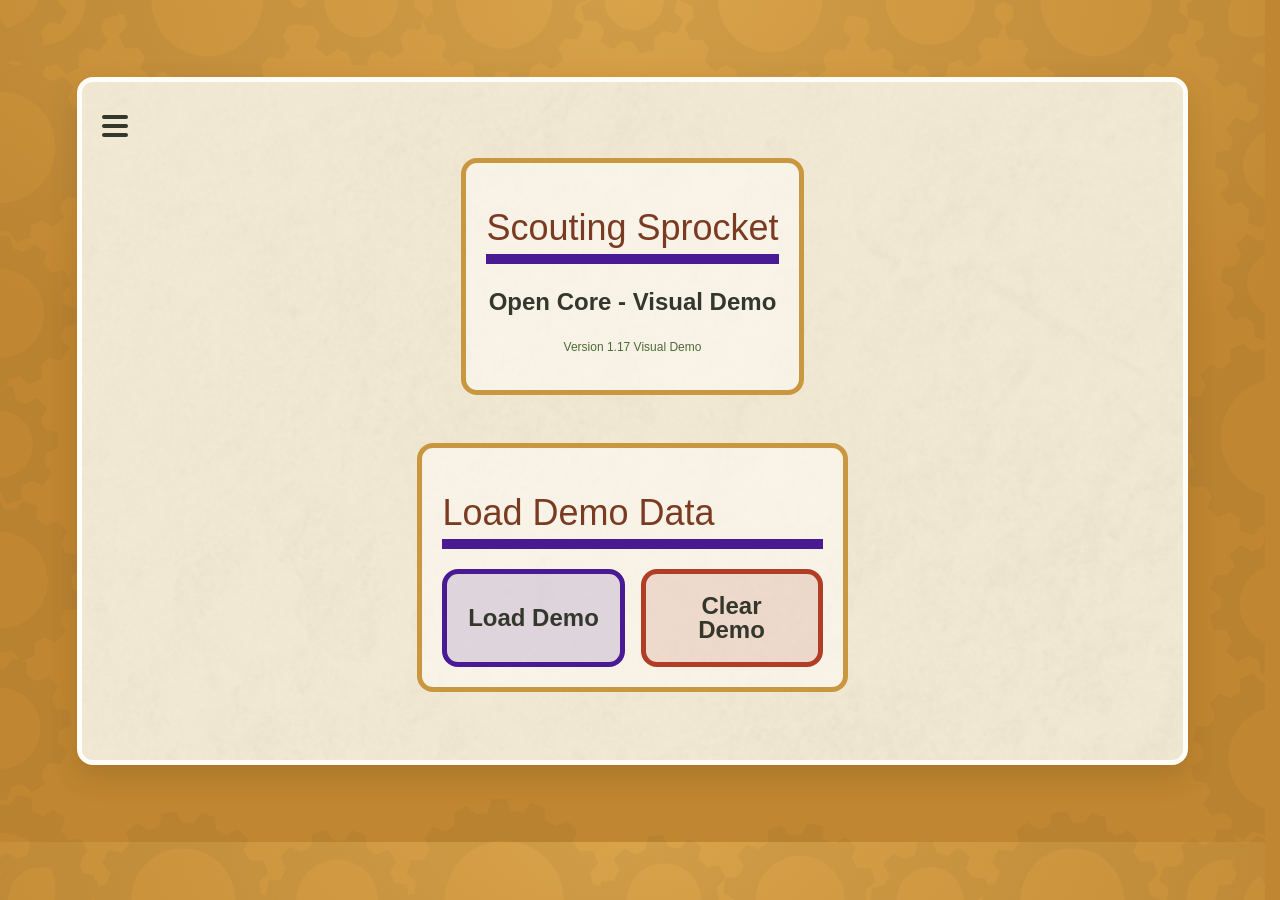
==== commit 8635e0dd: "pushed Visual Flow" ====
--- a/index.html
+++ b/index.html
@@ -3,344 +3,143 @@
 <head>
 	<meta charset="UTF-8">
 	<meta name="viewport" content="width=device-width, initial-scale=1.0">
-	<title>Scouting Sprocket</title>
+	<title>Home</title>
 	<link rel="stylesheet" href="https://8bitadam.github.io/SnorpCSS/css.min/flexi.css">
-
-	<style>
-	
-	* {
-    box-sizing: border-box;
-    background-color: #B98942;
-	}
-	.hamburger {
-    position: absolute;
-    top: 20px;
-    left: 20px;
-    z-index: 1;
-    display: flex;
-    align-items: center;
-    gap: 14px;
-    min-height: 56px;
-    padding: 0 20px 0 16px;
-    border: 5px solid #B98942;
-    border-radius: 16px;
-    background-color: #D4CEB1;
-    color: #61382D;
-    font-family: 'Nunito', 'Comic Sans MS', Arial, Helvetica, sans-serif;
-    font-size: 22px;
-    font-weight: bold;
-    cursor: pointer;
-    touch-action: manipulation;
-    -webkit-tap-highlight-color: transparent;
-    transition: transform 0.1s ease, background-color 0.15s ease, border-color 0.15s ease, color 0.15s ease;
-	}
-	.hamburger .bars {
-    display: flex;
-    flex-direction: column;
-    gap: 5px;
-    width: 26px;
-    background-color: transparent;
-	}
-	.hamburger .bars span {
-    display: block;
-    height: 4px;
-    border-radius: 2px;
-    background-color: #61382D;
-    transition: background-color 0.15s ease;
-	}
-	.hamburger .label { background-color: transparent; }
-	.hamburger:active {
-    background-color: #380372;
-    border-color: #380372;
-    color: #FEFEFE;
-    transform: scale(0.96);
-	}
-	.hamburger:active .bars span { background-color: #FEFEFE; }
-	.hamburger:focus-visible,
-	.menu a:focus-visible,
-	.menu-close:focus-visible {
-    outline: 3px solid #380372;
-    outline-offset: 3px;
-	}
-	.backdrop {
-    position: fixed;
-    inset: 0;
-    z-index: 9;
-    background-color: rgba(0, 0, 0, 0.45);
-    opacity: 0;
-    visibility: hidden;
-    transition: opacity 0.3s ease, visibility 0s linear 0.3s;
-	}
-	.backdrop.open {
-    opacity: 1;
-    visibility: visible;
-    transition: opacity 0.3s ease, visibility 0s;
-	}
-	html.menu-open { overflow: hidden; }
-	@media (prefers-reduced-motion: reduce) {
-    .hamburger, .hamburger .bars span, .menu, .backdrop { transition: none; }
-	}
-	.menu {
-    position: fixed;
-    top: 0;
-    left: 0;
-    width: 33.333vw;
-    min-width: 220px;
-    height: 100vh;
-    padding: 20px;
-    border-right: 5px solid #B98942;
-    background-color: #D4CEB1;
-    overflow-y: auto;
-    z-index: 10;
-    transform: translateX(-100%);
-    visibility: hidden;
-    transition: transform 0.3s ease, visibility 0s linear 0.3s;
-	}
-	.menu.open {
-    transform: translateX(0);
-    visibility: visible;
-    transition: transform 0.3s ease, visibility 0s;
-	}
-	.menu a {
-    display: block;
-    padding: 14px 20px;
-    margin-bottom: 12px;
-    border: 5px solid #B98942;
-    border-radius: 16px;
-    background-color: #D4CEB1;
-    color: #3F4534;
-    font-family: 'Nunito', 'Comic Sans MS', Arial, Helvetica, sans-serif;
-    font-size: 24px;
-    font-weight: bold;
-    text-decoration: none;
-	}
-	.menu a:hover { background-color: #B98942; }
-	.menu a.active {
-    background-color: #380372;
-    border-color: #380372;
-    color: #FEFEFE;
-	}
-	.menu-close {
-    display: block;
-    min-width: 48px;
-    min-height: 48px;
-    margin: 0 0 16px auto;
-    border: none;
-    background-color: transparent;
-    color: #61382D;
-    font-size: 28px;
-    cursor: pointer;
-	}
-	.frame {
-    position: relative;
-    isolation: isolate;          /* keeps the ::before behind content but above the background */
-    border-radius: 16px;
-    background-color: #D4CEB1;
-    border: 5px solid #FEFEFE;
-    padding: 20px;
-    width: calc(100% - 192px);
-    margin: 96px;
-	}
-	
-	.frame::before {
-    content: "";
-    position: absolute;
-    inset: 0;
-    z-index: -1;
-    border-radius: inherit;
-    background-image: url("concrete-texture-cleaned.jpg");
-    background-size: cover;
-    opacity: .1;
-	}
-	.element{
-    border-radius: 16px;
-    background-color: #D4CEB1;
-    opacity: 75%;
-    border: 5px solid #B98942;
-    padding: 20px;
-    width: fit-content;
-    margin: 96px;
-    display: block; 
-	margin: auto; 
-	margin-bottom: 3em;
-	}
-	@font-face {
-    font-family: 'Nunito';
-    src: url('Fonts/Nunito.ttf') format('truetype');
-    font-weight: 200 1000;
-    font-style: normal;
-    font-display: swap;
-	}
-	@font-face {
-    font-family: 'Anta';
-    src: url('Fonts/Anta.ttf') format('truetype');
-    font-weight: 500;
-    font-style: normal;
-    font-display: swap;
-	}
-	@font-face {
-    font-family: 'OpenDyslexic';
-    src: url('Fonts/OpenDyslexic.otf') format('opentype');
-    font-weight: 400;
-    font-style: normal;
-    font-display: swap;
-	}
-	
-	p {
-  font-size: 24px;
-  font-family: 'Nunito', 'Comic Sans MS', Arial, Helvetica, sans-serif;
-  font-weight: bold;
-  color: #3F4534;
-  background-color: transparent;
-	}
-	
-	h1 {
-    font-size: 36px;
-    font-family: 'Nunito', 'Comic Sans MS', Arial, Helvetica, sans-serif;
-    color: #61382D;
-    background-color: transparent;
-    margin-bottom: 5px;
-	}
-	
-	h2 {
-  font-size: 36px;
-  font-family: 'Nunito', 'Comic Sans MS', Arial, Helvetica, sans-serif;
-  color: #7A4B3A;
-  background-color: transparent;
-	}
-	
-	h3 {
-  font-size: 28px;
-  font-family: 'Nunito', 'Comic Sans MS', Arial, Helvetica, sans-serif;
-  color: #5A6446;
-  background-color: transparent;
-	}
-	h4{
-	font-size: 12px;
-  font-family: 'Nunito', 'Comic Sans MS', Arial, Helvetica, sans-serif;
-  color: #5A6446;
-  background-color: transparent;
-	}
-	.center {
-	text-align: center;
-	}
-	
-	img {
-	display: block; 
-	margin: auto; 
-	background-color: transparent;
-	}
-	.head {
-    display: block;
-    background-color: transparent;
-	}
-	
-	.underline {
-    width: 100%;
-    height: 10px;
-    background-color: #380372;
-    margin-bottom: 20px;
-	}
-	.button 
-	{
-	border-radius: 16px;
-    background-color: rgba(56, 3, 114, .5);
-    opacity: 75%;
-    border: 5px solid rgba(56, 3, 114, 1);
-    padding: 20px;
-    width: fit-content;
-    margin: 96px;
-    display: block; 
-margin: auto; 
-margin-bottom: 3em;
-
-	}
-	.button-alert 
-	{
-	border-radius: 16px;
-    background-color: rgba(166, 75, 50, .5);
-    opacity: 75%;
-    border: 5px solid rgba(166, 75, 50, 1);
-    padding: 20px;
-    width: fit-content;
-    margin: 96px;
-    display: block; 
-margin: auto; 
-margin-bottom: 3em;
-
-	}
-	.row {
-	background-color: transparent;
-	}
-	</style>
+	<link rel="stylesheet" href="Assets/style.css">
+	<script src="Assets/a11y.js"></script>
 </head>
 <body>
-    <div class="frame">
-        <button class="hamburger" id="menu-toggle" aria-expanded="false" aria-controls="menu">
-            <span class="bars" aria-hidden="true"><span></span><span></span><span></span></span>
-            <span class="label">Menu</span>
-        </button>
-        <div class="backdrop" id="backdrop"></div>
-        <nav class="menu" id="menu" aria-label="Main">
-            <button class="menu-close" aria-label="Close menu">✕</button>
-            <a href="#" class="active" aria-current="page">Home</a>
-            <a href="#">About</a>
-            <a href="#">Demo Data</a>
-        </nav>
-        <img src="./sprocket-eye-pie-math.png" alt="Scouting Sprocket logo" width="300">
-        <div class="element">
-            <div class="head">
-                <h1>Scouting Sprocket</h1>
-                <div class="underline"></div>
-                <p class="center">Open Core - Visual Demo</p>
-                <h4 class="center">Version 1.17 Visual Demo</h4>
-            </div>
-        </div>
-        <div class="element">
-            <div class="head">
-                <h1>Load Demo Data</h1>
-                <div class="underline"></div>
-                <div class="row">
-                    <div class="col-1 button" style="margin-right: 1em;">One part</div>
-                   <div class="col-1 button-alert">One part</div>
-                </div>
-            </div>
-        </div>
-    </div>
-    
-	
-    <script>
-    (function () {
-        var toggle = document.getElementById('menu-toggle');
-        var menu = document.getElementById('menu');
-        var backdrop = document.getElementById('backdrop');
-        var closeBtn = menu.querySelector('.menu-close');
+	<div class="frame">
+		<header class="topbar">
+			<button type="button" class="nav-btn" id="nav-btn" aria-expanded="false" aria-controls="nav-menu">
+				<span class="nav-btn-label">Menu</span>
+				<span class="nav-icon" aria-hidden="true">
+					<span></span>
+					<span></span>
+					<span></span>
+				</span>
+			</button>
+		</header>
 
-        function setOpen(open) {
-            menu.classList.toggle('open', open);
-            backdrop.classList.toggle('open', open);
-            document.documentElement.classList.toggle('menu-open', open);
-            toggle.setAttribute('aria-expanded', open ? 'true' : 'false');
-            (open ? closeBtn : toggle).focus();
-        }
+		<img src="sprocket-eye-pie-math.png" alt="" width="300">
+		<div class="element">
+			<div class="head">
+				<h1>Scouting Sprocket</h1>
+				<div class="underline"></div>
+				<p class="center">Open Core - Visual Demo</p>
+				<h4 class="center">Version 1.17 Visual Demo</h4>
+			</div>
+		</div>
+		<div class="element">
+			<div class="head">
+				<h1>Load Demo Data</h1>
+				<div class="underline"></div>
+				<div class="button-row">
+					<button type="button" class="button" id="load-demo">Load Demo</button>
+					<button type="button" class="button-alert" id="clear-demo">Clear Demo</button>
+				</div>
+			</div>
+		</div>
 
-        toggle.addEventListener('click', function () { setOpen(true); });
-        closeBtn.addEventListener('click', function () { setOpen(false); });
-        backdrop.addEventListener('click', function () { setOpen(false); });
-        menu.addEventListener('click', function (e) {
-            if (e.target.closest('a')) setOpen(false);
-        });
+		<div class="nav-backdrop" aria-hidden="true"></div>
 
-        document.addEventListener('keydown', function (e) {
-            if (!menu.classList.contains('open')) return;
-            if (e.key === 'Escape') { setOpen(false); return; }
-            if (e.key !== 'Tab') return;
-            var items = menu.querySelectorAll('a, button');
-            var first = items[0], last = items[items.length - 1];
-            if (e.shiftKey && document.activeElement === first) { e.preventDefault(); last.focus(); }
-            else if (!e.shiftKey && document.activeElement === last) { e.preventDefault(); first.focus(); }
-        });
-    })();
-    </script>
+		<nav class="nav-menu" id="nav-menu" aria-label="Main menu" inert>
+			<div class="brand">
+				<span class="brand-mark">
+					<img src="sprocket-eye-pie-math.png" alt="" width="46" height="46">
+				</span>
+				<span class="brand-name">
+					<span>Scouting</span>
+					<span>Sprocket</span>
+				</span>
+			</div>
+			<a href="index.html" aria-current="page">Home</a>
+			<a href="Forms.html">Forms</a>
+			<a href="Builder.html">Builder</a>
+			<a href="Import.html">Import</a>
+			<a href="Export.html">Export</a>
+			<a href="DataActions.html">Data Actions</a>
+			<a href="Settings.html" class="alert">Setting</a>
+		</nav>
+	</div>
+
+	<div class="toast-container" role="status" aria-live="polite" id="toasts"></div>
+	<script src="Assets/gears.js"></script>
+
+	<script>
+	/* ---------- Navigation ---------- */
+	const navBtn = document.getElementById('nav-btn');
+	const navMenu = document.getElementById('nav-menu');
+	const navBackdrop = document.querySelector('.nav-backdrop');
+
+	function setNav(open) {
+		navBtn.setAttribute('aria-expanded', String(open));
+
+		// opening: links become focusable before focus moves into the drawer.
+		// closing: hand focus back to the button first, then make the drawer inert
+		// so its links stay unfocusable while it plays its exit animation.
+		if (open) {
+			navMenu.inert = false;
+		} else if (navMenu.contains(document.activeElement)) {
+			navBtn.focus({ preventScroll: true });
+		}
+
+		navMenu.classList.toggle('is-open', open);
+		navBackdrop.classList.toggle('is-open', open);
+		document.body.classList.toggle('nav-open', open);
+
+		if (open) {
+			const firstLink = navMenu.querySelector('a');
+			if (firstLink) firstLink.focus({ preventScroll: true });
+		} else {
+			navMenu.inert = true;
+		}
+	}
+
+	navBtn.addEventListener('click', () => {
+		setNav(navBtn.getAttribute('aria-expanded') !== 'true');
+	});
+
+	navBackdrop.addEventListener('click', () => setNav(false));
+
+	navMenu.addEventListener('click', (event) => {
+		if (event.target.closest('a')) setNav(false);
+	});
+
+	document.addEventListener('keydown', (event) => {
+		if (event.key === 'Escape' && navBtn.getAttribute('aria-expanded') === 'true') {
+			setNav(false);
+		}
+	});
+
+	/* ---------- Toasts ---------- */
+	const TOAST_MS = 3000;
+
+	function showToast(message, type) {
+		const toast = document.createElement('div');
+		toast.className = 'toast' + (type === 'alert' ? ' toast-alert' : '');
+		toast.textContent = message;
+		document.getElementById('toasts').appendChild(toast);
+
+		requestAnimationFrame(() => toast.classList.add('show'));
+
+		setTimeout(() => {
+			toast.classList.remove('show');
+			toast.addEventListener('transitionend', () => toast.remove(), { once: true });
+			setTimeout(() => toast.remove(), 500); // fallback if no transition fires
+		}, TOAST_MS);
+	}
+
+	document.getElementById('load-demo').addEventListener('click', () => {
+		// TODO: load the demo data here
+		showToast('Demo data loaded');
+	});
+
+	document.getElementById('clear-demo').addEventListener('click', () => {
+		// TODO: clear the demo data here
+		showToast('Demo data cleared', 'alert');
+	});
+	</script>
+	<script src="Assets/smoothie.js"></script>
 </body>
-</html>+</html>
--- a/Assets/style.css
+++ b/Assets/style.css
@@ -0,0 +1,1500 @@
+/* Fonts are self-hosted from /Fonts. Paths are relative to THIS file, so they
+   start with ../ to climb out of /Assets. */
+@font-face {
+	font-family: 'Anta';
+	src: url('../Fonts/Anta.ttf') format('truetype');
+	font-weight: 400;
+	font-style: normal;
+	font-display: swap;
+}
+
+/* Nunito.ttf is a variable font (weights 200 to 1000) */
+@font-face {
+	font-family: 'Nunito';
+	src: url('../Fonts/Nunito.ttf') format('truetype');
+	font-weight: 200 1000;
+	font-style: normal;
+	font-display: swap;
+}
+
+:root {
+	/* Fonts */
+	--font-body: 'Nunito', 'Comic Sans MS', Arial, Helvetica, sans-serif;
+	--font-heading: 'Anta', 'Nunito', Arial, Helvetica, sans-serif;
+
+	/* Base palette */
+	--color-page: #C08631; /* warm amber page behind the frame */
+	--color-gold: #C9973F; /* card and pill edges */
+	--color-surface: #F0E7CE; /* cream frame */
+	--color-surface-light: #FAF3E0;
+	--color-white: #FFFDF7;
+
+	/* Menu pills (pale cream, thin gold line) */
+	--color-pill: #FFF7DE;
+	--color-pill-line: rgba(201, 151, 63, .75);
+
+	/* Text */
+	--color-text: #33372C;
+	--color-text-light: #FFFDF7;
+	--color-h1: #7B3A22;
+	--color-h2: #97492B;
+	--color-h3: #4E6A38;
+	--color-h4: #4E6A38;
+
+	/* Purple (accent) */
+	--purple-rgb: 74, 26, 148;
+	--purple: rgb(var(--purple-rgb));
+	--purple-soft: rgba(var(--purple-rgb), .14); /* light violet fill */
+	--purple-strong: rgba(var(--purple-rgb), .88); /* solid on hover */
+
+	/* Alert (red-brown) */
+	--alert-rgb: 176, 62, 38;
+	--alert: rgb(var(--alert-rgb));
+	--alert-soft: rgba(var(--alert-rgb), .14);
+	--alert-strong: rgba(var(--alert-rgb), .88);
+
+	/* Overlay */
+	--backdrop: rgba(51, 55, 44, .55);
+	--shadow: 0 12px 28px rgba(84, 58, 20, .2);
+
+	/* Shape and spacing */
+	--radius: 16px;
+	--radius-sm: 12px;
+	--border-w: 5px;
+	--pad: 20px;
+	--frame-margin: clamp(12px, 6vw, 96px);
+	--gap: 1em;
+	--transition: .2s;
+	--menu-transition: .3s; /* drawer opening */
+	--menu-exit: .45s; /* drawer closing: long enough for the mascot's exit roll */
+}
+
+* {
+	box-sizing: border-box;
+}
+
+html {
+	/* keeps the page from jumping when the menu locks scrolling */
+	scrollbar-gutter: stable;
+}
+
+body {
+	background-color: var(--color-page);
+	/* a little light at the top keeps the flat amber from going muddy */
+	background-image: radial-gradient(120% 80% at 50% 0%, #D9A34A 0%, var(--color-page) 60%);
+	margin: 0;
+}
+
+body.nav-open {
+	overflow: hidden;
+}
+
+.frame {
+	position: relative;
+	isolation: isolate;
+	overflow: hidden; /* clips the drawer to the frame */
+	border-radius: var(--radius);
+	background-color: var(--color-surface);
+	border: var(--border-w) solid var(--color-white);
+	box-shadow: var(--shadow);
+	padding: var(--pad);
+	width: calc(100% - (var(--frame-margin) * 2));
+	margin: var(--frame-margin);
+}
+
+.frame::before {
+	content: "";
+	position: absolute;
+	inset: 0;
+	z-index: -1;
+	border-radius: inherit;
+	background-image: url("../concrete-texture-cleaned.jpg");
+	background-repeat: repeat;
+	background-size: auto; /* native image size; use e.g. 400px for a fixed tile size */
+	opacity: .1;
+}
+
+.element {
+	border-radius: var(--radius);
+	/* a translucent cream panel: lighter than the frame instead of a dull wash */
+	background-color: rgba(255, 253, 247, .55);
+	opacity: 1;
+	border: var(--border-w) solid var(--color-gold);
+	padding: var(--pad);
+	width: fit-content;
+	max-width: 100%;
+	display: block;
+	margin: auto auto 3em;
+}
+
+p {
+	font-size: 24px;
+	font-family: var(--font-body);
+	font-weight: bold;
+	color: var(--color-text);
+}
+
+h1, h2, h3, h4 {
+	font-family: var(--font-heading);
+	font-weight: 400; /* Anta only ships a regular weight; avoids faux bold */
+}
+
+h1 {
+	font-size: 36px;
+	color: var(--color-h1);
+	margin-bottom: 5px;
+}
+
+h2 {
+	font-size: 36px;
+	color: var(--color-h2);
+}
+
+h3 {
+	font-size: 28px;
+	color: var(--color-h3);
+}
+
+h4 {
+	font-size: 12px;
+	font-family: var(--font-body);
+	color: var(--color-h4);
+}
+
+.center {
+	text-align: center;
+}
+
+img {
+	display: block;
+	margin: auto;
+}
+
+.head {
+	display: block;
+}
+
+.underline {
+	width: 100%;
+	height: 10px;
+	background-color: var(--purple);
+	margin-bottom: var(--pad);
+}
+
+/* ---------- Menu button ---------- */
+/* Bare bars on the frame, top-left: no plate, no border. */
+.topbar {
+	display: flex;
+	align-items: center;
+	justify-content: space-between;
+	margin-bottom: 8px;
+}
+
+.nav-btn {
+	position: relative;
+	display: inline-flex;
+	align-items: center;
+	justify-content: center;
+	width: 48px;
+	height: 48px;
+	/* optical alignment: the bars line up with the frame's padding edge */
+	margin: 0 0 0 -11px;
+	padding: 0;
+	border: 0;
+	border-radius: 10px;
+	background-color: transparent;
+	color: var(--color-text);
+	cursor: pointer;
+	transition: color var(--transition), transform var(--transition);
+}
+
+.nav-btn:hover {
+	color: var(--purple);
+}
+
+.nav-btn:active {
+	transform: scale(.94);
+}
+
+.nav-btn:focus-visible {
+	outline: 3px solid var(--purple);
+	outline-offset: 2px;
+}
+
+/* the button is just three bars; the name stays for screen readers */
+.nav-btn-label {
+	position: absolute;
+	width: 1px;
+	height: 1px;
+	padding: 0;
+	margin: -1px;
+	overflow: hidden;
+	clip-path: inset(50%);
+	white-space: nowrap;
+}
+
+.nav-icon {
+	display: flex;
+	flex-direction: column;
+	justify-content: center;
+	gap: 5px;
+	width: 26px;
+}
+
+.nav-icon span {
+	display: block;
+	height: 4px;
+	border-radius: 2px;
+	background-color: currentColor;
+}
+
+/* ---------- Drawer ---------- */
+.nav-backdrop {
+	position: absolute;
+	inset: 0;
+	z-index: 10;
+	background: transparent; /* tap the page to close, no dimming */
+	visibility: hidden;
+}
+
+.nav-backdrop.is-open {
+	visibility: visible;
+}
+
+.nav-menu {
+	position: absolute;
+	top: 0;
+	left: 0;
+	bottom: 0;
+	z-index: 11;
+	width: min(320px, 82%);
+	padding: var(--pad);
+	background-color: var(--color-surface-light);
+	border-right: 2px solid var(--color-pill-line);
+	box-shadow: 6px 0 24px rgba(84, 58, 20, .18);
+	transform: translateX(-101%);
+	/* stays visible until the slide and the mascot's roll-out have finished;
+	   `inert` (set in JS) is what keeps the closed links unfocusable in the meantime */
+	visibility: hidden;
+	transition: transform var(--menu-exit) ease, visibility 0s linear var(--menu-exit);
+	overflow-y: auto;
+}
+
+.nav-menu.is-open {
+	transform: translateX(0);
+	visibility: visible;
+	transition: transform var(--menu-transition) ease;
+}
+
+/* Logo + two-line wordmark, as in the app */
+.brand {
+	display: flex;
+	align-items: center;
+	gap: 12px;
+	margin-bottom: 22px;
+	padding: 2px 0;
+}
+
+.brand img {
+	width: 46px;
+	height: 46px;
+	margin: 0; /* overrides the global img { margin: auto } */
+	flex: 0 0 auto;
+}
+
+/* The mascot rolls in when the menu is selected, and rolls back out on close */
+.brand-mark {
+	display: grid;
+	place-items: center;
+	flex: 0 0 auto;
+	width: 46px;
+	height: 46px;
+	transform: rotate(-360deg) scale(.35);
+	opacity: 0;
+	/* exit: rolls out over the panel's slide, staying visible until the spin is done */
+	transition: transform .4s ease-in, opacity .15s linear .25s;
+}
+
+.nav-menu.is-open .brand-mark {
+	transform: rotate(0) scale(1);
+	opacity: 1;
+	transition: transform .6s cubic-bezier(.34, 1.42, .64, 1) .06s, opacity .25s ease .06s;
+}
+
+.brand-name {
+	display: flex;
+	flex-direction: column;
+	font-family: var(--font-heading);
+	font-size: 20px;
+	line-height: 1.05;
+	letter-spacing: .02em;
+	color: var(--color-text);
+}
+
+.brand-name span {
+	white-space: nowrap;
+}
+
+/* Pill items with a purple tab on the left edge */
+.nav-menu a {
+	position: relative;
+	display: flex;
+	align-items: center;
+	justify-content: center;
+	min-height: 46px;
+	padding: 8px 14px 8px 34px;
+	margin-bottom: 10px;
+	border-radius: 8px;
+	border: 2px solid var(--color-pill-line);
+	background-color: var(--color-pill);
+	color: var(--color-text);
+	font-family: var(--font-body);
+	font-size: 15px;
+	font-weight: 700;
+	line-height: 1.1;
+	letter-spacing: .02em;
+	text-align: center;
+	text-decoration: none;
+	transition: background-color var(--transition), border-color var(--transition), transform var(--transition);
+}
+
+.nav-menu a::before {
+	content: "";
+	position: absolute;
+	left: 8px;
+	top: 50%;
+	width: 14px;
+	height: 26px;
+	margin-top: -13px;
+	border-radius: 3px;
+	background-color: var(--purple);
+	transition: background-color var(--transition), height var(--transition), margin-top var(--transition);
+}
+
+.nav-menu a:hover,
+.nav-menu a:focus-visible {
+	background-color: var(--color-white);
+	border-color: var(--color-gold);
+	transform: translateX(2px);
+}
+
+.nav-menu a:hover::before,
+.nav-menu a:focus-visible::before {
+	height: 32px;
+	margin-top: -16px;
+}
+
+.nav-menu a:focus-visible {
+	outline: 3px solid var(--purple);
+	outline-offset: 2px;
+}
+
+.nav-menu a.alert::before {
+	background-color: var(--alert);
+}
+
+/* Active page */
+.nav-menu a[aria-current="page"] {
+	border-color: var(--purple);
+	background-color: var(--color-white);
+	color: var(--purple);
+	cursor: default;
+}
+
+.nav-menu a[aria-current="page"]:hover,
+.nav-menu a[aria-current="page"]:focus-visible {
+	transform: none;
+}
+
+/* ---------- Buttons ---------- */
+.button-row {
+	display: flex;
+	justify-content: center;
+	gap: var(--gap);
+	flex-wrap: wrap;
+}
+
+.button,
+.button-alert {
+	/* reset block/centering leftovers */
+	margin: 0;
+	width: auto;
+	display: inline-flex;
+	align-items: center;
+	justify-content: center;
+	flex: 1 1 0; /* both buttons share the same width; remove for natural width */
+	min-width: 180px;
+
+	/* look */
+	border-radius: var(--radius);
+	padding: var(--pad);
+	border: var(--border-w) solid var(--purple);
+	background-color: var(--purple-soft);
+	opacity: 1; /* background fades via rgba, text stays solid */
+
+	/* text (buttons don't inherit fonts by default) */
+	font-family: var(--font-body);
+	font-size: 24px;
+	font-weight: 700;
+	line-height: 1;
+	color: var(--color-text);
+	text-align: center;
+	text-decoration: none;
+	cursor: pointer;
+	transition: background-color var(--transition), color var(--transition), transform var(--transition);
+}
+
+.button:hover,
+.button:focus-visible {
+	background-color: var(--purple-strong);
+	color: var(--color-text-light);
+	transform: translateY(-2px);
+}
+
+.button-alert {
+	border-color: var(--alert);
+	background-color: var(--alert-soft);
+}
+
+.button-alert:hover,
+.button-alert:focus-visible {
+	background-color: var(--alert-strong);
+	color: var(--color-text-light);
+	transform: translateY(-2px);
+}
+
+.button:focus-visible,
+.button-alert:focus-visible {
+	outline: 3px solid var(--purple);
+	outline-offset: 3px;
+}
+
+/* ---------- Toasts ---------- */
+.toast-container {
+	position: fixed;
+	bottom: var(--pad);
+	left: 50%;
+	transform: translateX(-50%);
+	z-index: 100;
+	display: flex;
+	flex-direction: column;
+	align-items: center;
+	gap: .5em;
+	pointer-events: none;
+}
+
+.toast {
+	padding: 12px 24px;
+	border-radius: var(--radius);
+	background-color: var(--color-surface-light);
+	border: var(--border-w) solid var(--purple);
+	box-shadow: var(--shadow);
+	color: var(--color-text);
+	font-family: var(--font-body);
+	font-size: 20px;
+	font-weight: 700;
+	opacity: 0;
+	transform: translateY(20px);
+	transition: opacity var(--menu-transition) ease, transform var(--menu-transition) ease;
+}
+
+.toast.show {
+	opacity: 1;
+	transform: translateY(0);
+}
+
+.toast-alert {
+	border-color: var(--alert);
+}
+
+.button-lib {
+	border-radius: var(--radius);
+	background-color: rgba(var(--purple-rgb), .08);
+	opacity: 1;
+	border: var(--border-w) solid var(--color-gold);
+	padding: 1em;
+	width: fit-content;
+	max-width: 100%;
+	display: block;
+	margin: auto auto 1em;
+}
+
+/* ---------- Form builder ---------- */
+/* Shared utility: hidden label text that screen readers still announce */
+.visually-hidden {
+	position: absolute;
+	width: 1px;
+	height: 1px;
+	padding: 0;
+	margin: -1px;
+	overflow: hidden;
+	clip-path: inset(50%);
+	white-space: nowrap;
+}
+
+.builder {
+	display: flex;
+	flex-direction: column;
+	gap: 22px;
+	width: 100%;
+	max-width: 720px;
+	margin: 0 auto 2em;
+}
+
+/* Cards are the site's .element; only their width needs pinning down here */
+.builder .element {
+	width: 100%;
+	margin: 0;
+}
+
+.builder .element[hidden] {
+	display: none;
+}
+
+/* Section list */
+.section-list,
+.element-list {
+	list-style: none;
+	margin: 0;
+	padding: 0;
+	display: flex;
+	flex-direction: column;
+	gap: 10px;
+}
+
+.section-item {
+	display: flex;
+	align-items: center;
+	gap: 8px;
+	padding: 6px 6px 6px 14px;
+	border-radius: var(--radius-sm);
+	background-color: var(--color-white);
+	border: 2px solid var(--color-pill-line);
+	color: var(--color-text);
+	font-family: var(--font-body);
+	font-size: 20px;
+	font-weight: 700;
+	line-height: 1.2;
+}
+
+.section-item-name {
+	flex: 1 1 auto;
+	min-width: 0;
+	overflow-wrap: anywhere;
+}
+
+/* Element list */
+.element-item {
+	display: flex;
+	align-items: center;
+	gap: 10px;
+	color: var(--color-text);
+	font-family: var(--font-body);
+	font-size: 18px;
+	font-weight: 700;
+	line-height: 1.35;
+}
+
+.elem-dot {
+	flex: 0 0 auto;
+	width: 12px;
+	height: 12px;
+	border-radius: 50%;
+	background-color: var(--purple);
+	box-shadow: inset 0 0 0 2px var(--color-surface-light);
+}
+
+.elem-text {
+	flex: 1 1 auto;
+	min-width: 0;
+	overflow-wrap: anywhere;
+}
+
+.elem-sep {
+	padding: 0 3px;
+	color: var(--color-gold);
+}
+
+.elem-datatype {
+	font-size: .95em;
+	letter-spacing: .04em;
+	text-transform: uppercase;
+}
+
+/* Section tabs */
+.section-tabs {
+	display: flex;
+	flex-wrap: wrap;
+	gap: 10px;
+}
+
+.section-tabs[hidden] {
+	display: none;
+}
+
+.section-tab {
+	flex: 1 1 120px;
+	margin: 0;
+	padding: 8px 14px;
+	border-radius: var(--radius-sm);
+	border: 2px solid var(--color-pill-line);
+	background-color: var(--color-pill);
+	color: var(--color-text);
+	font-family: var(--font-body);
+	font-size: 18px;
+	font-weight: 700;
+	line-height: 1.2;
+	cursor: pointer;
+	overflow-wrap: anywhere;
+	transition: background-color var(--transition), border-color var(--transition);
+}
+
+.section-tab:hover {
+	background-color: var(--color-white);
+	border-color: var(--color-gold);
+}
+
+.section-tab[aria-selected="true"] {
+	padding: 7px 13px; /* 1px less each side: the selected border is 3px */
+	border: 3px solid var(--purple);
+	background-color: var(--color-white);
+	color: var(--purple);
+}
+
+.section-tab:focus-visible {
+	outline: 3px solid var(--purple);
+	outline-offset: 2px;
+}
+
+/* Forms */
+.stack {
+	display: flex;
+	flex-direction: column;
+	gap: 14px;
+}
+
+.field-row {
+	display: flex;
+	flex-wrap: wrap;
+	gap: 14px;
+}
+
+.field {
+	display: flex;
+	flex-direction: column;
+	gap: 6px;
+	flex: 1 1 160px;
+	min-width: 0;
+}
+
+.builder input[type="text"],
+.builder select {
+	width: 100%;
+	padding: 10px 12px;
+	border-radius: var(--radius-sm);
+	border: 2px solid var(--color-pill-line);
+	background-color: var(--color-white);
+	color: var(--color-text);
+	font-family: var(--font-body);
+	font-size: 18px;
+	font-weight: 700;
+	line-height: 1.2;
+}
+
+.builder input[type="text"]::placeholder {
+	color: rgba(51, 55, 44, .55);
+}
+
+.builder select {
+	cursor: pointer;
+}
+
+.builder select:invalid {
+	color: rgba(51, 55, 44, .62);
+}
+
+.builder input[type="text"]:focus,
+.builder select:focus,
+.builder input[type="text"]:focus-visible,
+.builder select:focus-visible {
+	outline: 3px solid var(--purple);
+	outline-offset: 1px;
+}
+
+.builder input[type="text"].is-invalid {
+	border-color: var(--alert);
+	outline: 2px solid var(--alert-soft);
+}
+
+.empty-note {
+	margin: 0;
+	color: var(--color-h3);
+	font-family: var(--font-body);
+	font-size: 16px;
+	font-weight: 700;
+	font-style: italic;
+}
+
+.empty-note[hidden] {
+	display: none;
+}
+
+.icon-btn {
+	flex: 0 0 auto;
+	display: inline-flex;
+	align-items: center;
+	justify-content: center;
+	width: 30px;
+	height: 30px;
+	margin: 0;
+	padding: 0;
+	border-radius: 8px;
+	border: 2px solid transparent;
+	background-color: transparent;
+	color: var(--color-text);
+	font-family: var(--font-body);
+	font-size: 16px;
+	font-weight: 700;
+	line-height: 1;
+	cursor: pointer;
+	opacity: .6;
+	transition: opacity var(--transition), border-color var(--transition), color var(--transition);
+}
+
+.icon-btn:hover,
+.icon-btn:focus-visible {
+	opacity: 1;
+	border-color: var(--alert);
+	color: var(--alert);
+}
+
+.icon-btn:focus-visible {
+	outline: 3px solid var(--purple);
+	outline-offset: 2px;
+}
+
+/* ---------- Forms ---------- */
+.forms {
+	display: flex;
+	flex-direction: column;
+	gap: 22px;
+	width: 100%;
+	max-width: 640px;
+	margin: 0 auto 2em;
+}
+
+/* A full-width .element with the question bands running edge to edge */
+.form-card {
+	width: 100%;
+	margin: 0;
+	padding: 0;
+	overflow: hidden;
+}
+
+.form-card[hidden] {
+	display: none;
+}
+
+.form-fields {
+	display: flex;
+	flex-direction: column;
+}
+
+.form-field {
+	display: flex;
+	flex-direction: column;
+	gap: 10px;
+	padding: 16px var(--pad);
+}
+
+.form-field:nth-child(odd) {
+	background-color: rgba(255, 255, 255, .18);
+}
+
+.form-label {
+	margin: 0;
+	color: var(--color-h1);
+	font-family: var(--font-body);
+	font-size: 26px;
+	font-weight: 700;
+	line-height: 1.2;
+	text-align: center;
+}
+
+/* Text, paragraph, drop-down and the export endpoint controls */
+.form-field input[type="text"],
+.form-field select,
+.form-field textarea,
+.export-field input,
+.settings-field input,
+.a11y-field select {
+	width: 100%;
+	margin: 0;
+	padding: 10px 12px;
+	border-radius: 8px;
+	border: 2px solid var(--color-pill-line);
+	background-color: var(--color-white);
+	color: var(--color-text);
+	font-family: var(--font-body);
+	font-size: 18px;
+	font-weight: 700;
+	line-height: 1.3;
+}
+
+.form-field textarea {
+	min-height: 110px;
+	resize: vertical;
+}
+
+.form-field input[type="text"]::placeholder,
+.form-field textarea::placeholder,
+.export-field input::placeholder,
+.settings-field input::placeholder {
+	color: rgba(51, 55, 44, .5);
+}
+
+.form-field select,
+.a11y-field select {
+	appearance: none;
+	padding-right: 40px;
+	background-image: url("data:image/svg+xml,%3Csvg xmlns='http://www.w3.org/2000/svg' viewBox='0 0 10 6'%3E%3Cpath d='M0 0l5 6 5-6z' fill='%234A1A94'/%3E%3C/svg%3E");
+	background-repeat: no-repeat;
+	background-position: right 14px center;
+	background-size: 14px 9px;
+	cursor: pointer;
+}
+
+.form-field select:required:invalid {
+	color: rgba(51, 55, 44, .5);
+}
+
+.form-field input[type="text"]:focus,
+.form-field select:focus,
+.form-field textarea:focus,
+.export-field input:focus,
+.settings-field input:focus,
+.a11y-field select:focus {
+	outline: 3px solid var(--purple);
+	outline-offset: 1px;
+}
+
+/* Checkbox rows: text left, purple box right */
+.check-list {
+	display: flex;
+	flex-direction: column;
+	gap: 8px;
+}
+
+.check-row {
+	display: flex;
+	align-items: center;
+	justify-content: space-between;
+	gap: 12px;
+	padding: 8px 12px;
+	border-radius: 6px;
+	border: 2px solid var(--color-pill-line);
+	background-color: var(--color-white);
+	color: var(--color-text);
+	font-family: var(--font-body);
+	font-size: 17px;
+	font-weight: 700;
+	letter-spacing: .02em;
+	line-height: 1.2;
+	text-transform: uppercase;
+	cursor: pointer;
+}
+
+.check-row input {
+	flex: 0 0 auto;
+	width: 22px;
+	height: 22px;
+	margin: 0;
+	accent-color: var(--purple);
+	cursor: pointer;
+}
+
+.check-row input:focus-visible {
+	outline: 3px solid var(--purple);
+	outline-offset: 2px;
+}
+
+/* Star scale (the Slider element) */
+.rating {
+	display: flex;
+	flex-direction: column;
+	gap: 8px;
+}
+
+.rating-stars {
+	display: flex;
+	justify-content: center;
+	gap: 6px;
+}
+
+.star {
+	display: inline-flex;
+	align-items: center;
+	justify-content: center;
+	width: 1.15em;
+	height: 1.15em;
+	margin: 0;
+	padding: 0;
+	border: 0;
+	border-radius: 6px;
+	background: none;
+	color: var(--purple);
+	font-size: 34px;
+	line-height: 1;
+	cursor: pointer;
+	transition: transform var(--transition);
+}
+
+.star:hover {
+	transform: scale(1.12);
+}
+
+.star:focus-visible {
+	outline: 3px solid var(--purple);
+	outline-offset: 2px;
+}
+
+.rating-scale {
+	display: flex;
+	justify-content: space-between;
+	gap: 12px;
+	color: var(--color-text);
+	font-family: var(--font-body);
+	font-size: 16px;
+	font-weight: 700;
+}
+
+/* ---------- Export ---------- */
+/* Cards share one column so their widths line up, like the builder */
+.export {
+	display: flex;
+	flex-direction: column;
+	gap: 22px;
+	width: 100%;
+	max-width: 640px;
+	margin: 0 auto 2em;
+}
+
+.export .element {
+	width: 100%;
+	margin: 0;
+}
+
+/* Endpoint: the Forms page's label-over-box field, above the Post button */
+.export-field {
+	display: flex;
+	flex-direction: column;
+	gap: 10px;
+	margin-bottom: var(--pad);
+}
+
+/* Busy state while an export is pretending to run */
+.button:disabled,
+.button-alert:disabled {
+	opacity: .65;
+	cursor: progress;
+	transform: none;
+}
+
+/* ---------- Data actions ---------- */
+.data-actions {
+	display: flex;
+	flex-direction: column;
+	gap: 22px;
+	width: 100%;
+	max-width: 640px;
+	margin: 0 auto 2em;
+}
+
+/* Cards carry a tinted title band, as in the data mock-ups */
+.data-card {
+	border-radius: var(--radius);
+	border: var(--border-w) solid var(--color-gold);
+	background-color: var(--color-surface-light);
+	overflow: hidden;
+}
+
+.data-card-title {
+	margin: 0;
+	padding: 8px var(--pad) 6px;
+	background-color: #D9D1AF;
+	border-bottom: 2px solid rgba(201, 151, 63, .55);
+	color: var(--color-h1);
+	font-family: var(--font-heading);
+	font-size: 26px;
+	font-weight: 400;
+	line-height: 1.2;
+}
+
+.data-card-body {
+	padding: var(--pad);
+}
+
+/* The two search cards sit side by side when there is room */
+.data-pair {
+	display: grid;
+	grid-template-columns: repeat(auto-fit, minmax(250px, 1fr));
+	gap: 22px;
+}
+
+/* --- Bar graph --- */
+.chart {
+	margin: 0;
+	display: flex;
+	flex-direction: column;
+	gap: 10px;
+}
+
+.chart-caption {
+	margin: 0;
+	text-align: center;
+	color: var(--color-text);
+	font-family: var(--font-body);
+	font-size: 18px;
+	font-weight: 700;
+}
+
+.chart-grid {
+	display: grid;
+	grid-template-columns: auto 1fr;
+	column-gap: 8px;
+	row-gap: 6px;
+}
+
+.chart-axis {
+	display: flex;
+	align-items: center;
+	gap: 6px;
+}
+
+.chart-y-title {
+	writing-mode: vertical-rl;
+	transform: rotate(180deg);
+	color: var(--color-text);
+	font-family: var(--font-body);
+	font-size: 12px;
+	font-weight: 700;
+}
+
+.chart-ticks {
+	display: flex;
+	flex-direction: column;
+	justify-content: space-between;
+	align-self: stretch;
+	color: var(--color-text);
+	font-family: var(--font-body);
+	font-size: 12px;
+	font-weight: 700;
+	line-height: 1;
+}
+
+.chart-plot {
+	height: 200px;
+	background-color: rgba(255, 253, 247, .85);
+	/* one line per axis band; the JS sets --bands (defaults to 4) */
+	background-image: repeating-linear-gradient(to top, rgba(84, 58, 20, .16) 0 1px, transparent 1px calc(100% / var(--bands, 4)));
+	border-bottom: 2px solid rgba(84, 58, 20, .45);
+}
+
+.chart-bars {
+	display: grid;
+	grid-template-columns: repeat(4, 1fr);
+	column-gap: 12px;
+	align-items: end;
+	height: 100%;
+}
+
+.chart-bar {
+	justify-self: center;
+	width: 100%;
+	max-width: 46px;
+	height: var(--h);
+	background-color: var(--c, #F2A054);
+	border-radius: 3px 3px 0 0;
+	transition: height .3s ease;
+}
+
+.chart-x-labels {
+	display: grid;
+	grid-template-columns: repeat(4, 1fr);
+	column-gap: 12px;
+	color: var(--color-text);
+	font-family: var(--font-body);
+	font-size: 12px;
+	font-weight: 700;
+	text-align: center;
+}
+
+.chart-x-labels > span {
+	display: flex;
+	flex-direction: column;
+	gap: 2px;
+}
+
+.chart-x-score {
+	color: var(--color-h1);
+	font-size: 11px;
+}
+
+.chart-x-title {
+	margin: 0;
+	text-align: center;
+	color: var(--color-text);
+	font-family: var(--font-body);
+	font-size: 13px;
+	font-weight: 700;
+}
+
+.chart-note {
+	margin: 0;
+	text-align: center;
+	color: var(--color-h3);
+	font-family: var(--font-body);
+	font-size: 12px;
+	font-weight: 700;
+	line-height: 1.4;
+}
+
+/* --- Search pickers --- */
+.picker {
+	position: relative;
+}
+
+.picker-summary {
+	display: flex;
+	align-items: center;
+	justify-content: space-between;
+	gap: 10px;
+	padding: 10px 12px;
+	border-radius: 8px;
+	border: 2px solid var(--color-pill-line);
+	background-color: var(--color-white);
+	color: var(--color-text);
+	font-family: var(--font-body);
+	font-size: 16px;
+	font-weight: 700;
+	line-height: 1.2;
+	cursor: pointer;
+	list-style: none;
+}
+
+.picker-summary::-webkit-details-marker {
+	display: none;
+}
+
+.picker-summary::after {
+	content: "";
+	flex: 0 0 auto;
+	width: 0;
+	height: 0;
+	border-left: 6px solid transparent;
+	border-right: 6px solid transparent;
+	border-top: 8px solid var(--purple);
+	transition: transform var(--transition);
+}
+
+.picker[open] .picker-summary::after {
+	transform: rotate(180deg);
+}
+
+.picker-summary:focus-visible {
+	outline: 3px solid var(--purple);
+	outline-offset: 2px;
+}
+
+.picker-list {
+	margin-top: 6px;
+	border-radius: 8px;
+	border: 2px solid var(--color-pill-line);
+	background-color: var(--color-white);
+	overflow: hidden;
+}
+
+.picker-row {
+	display: flex;
+	align-items: center;
+	justify-content: space-between;
+	gap: 10px;
+	padding: 8px 12px;
+	border-top: 1px solid rgba(201, 151, 63, .35);
+	color: var(--color-text);
+	font-family: var(--font-body);
+	font-size: 15px;
+	font-weight: 700;
+	cursor: pointer;
+}
+
+.picker-row:first-child {
+	border-top: 0;
+}
+
+.picker-row input {
+	flex: 0 0 auto;
+	width: 18px;
+	height: 18px;
+	margin: 0;
+	accent-color: var(--purple);
+	cursor: pointer;
+}
+
+/* --- Raw data --- */
+.raw-data {
+	margin: 0;
+	padding: 12px;
+	max-height: 260px;
+	overflow: auto;
+	border-radius: 8px;
+	border: 2px solid var(--color-pill-line);
+	background-color: var(--color-white);
+	color: var(--color-text);
+	font-family: ui-monospace, SFMono-Regular, Menlo, Consolas, monospace;
+	font-size: 12px;
+	line-height: 1.5;
+	white-space: pre;
+}
+
+/* ---------- Settings ---------- */
+.settings {
+	display: flex;
+	flex-direction: column;
+	gap: 22px;
+	width: 100%;
+	max-width: 640px;
+	margin: 0 auto 2em;
+}
+
+.settings-field {
+	margin-bottom: var(--pad);
+}
+
+/* The Lock button sits on the right at its natural width */
+.settings-row {
+	justify-content: flex-end;
+}
+
+.settings-row .button {
+	flex: 0 0 auto;
+	min-width: 200px;
+}
+
+.settings-state {
+	margin: 0 0 var(--pad);
+	color: var(--color-h3);
+	font-family: var(--font-body);
+	font-size: 14px;
+	font-weight: 700;
+	line-height: 1.4;
+}
+
+.settings-state.is-unlocked {
+	color: var(--color-h1);
+}
+
+/* Demo password note under the field */
+.settings-hint {
+	margin: 6px 0 0;
+	color: rgba(51, 55, 44, .72);
+	font-size: 13px;
+	letter-spacing: .02em;
+}
+
+.settings-hint strong {
+	color: var(--color-h1);
+	letter-spacing: .04em;
+}
+
+/* ---------- Accessibility settings ---------- */
+.a11y-field {
+	display: flex;
+	flex-direction: column;
+	gap: 8px;
+	margin-bottom: 16px;
+}
+
+.a11y-field .form-label {
+	font-size: 18px;
+	text-align: left;
+}
+
+.a11y-toggles {
+	margin: 0 0 14px;
+	border: 2px solid var(--color-pill-line);
+	border-radius: 8px;
+	background-color: var(--color-white);
+	overflow: hidden;
+}
+
+.a11y-toggles .picker-row {
+	padding: 10px 12px;
+	font-size: 16px;
+}
+
+.a11y-toggles .picker-row input {
+	width: 20px;
+	height: 20px;
+}
+
+.a11y-note {
+	margin: 0 0 14px;
+}
+
+/* Small sample card: the same classes/styles other pages use */
+.a11y-preview {
+	padding: 12px;
+	border: 2px dashed rgba(201, 151, 63, .8);
+	border-radius: 10px;
+	background-color: rgba(255, 253, 247, .5);
+}
+
+.a11y-preview-label {
+	margin: 0 0 8px;
+	color: rgba(51, 55, 44, .7);
+	font-size: 12px;
+	letter-spacing: .06em;
+	text-transform: uppercase;
+}
+
+.a11y-preview-card {
+	padding: 14px;
+	border: 3px solid var(--color-gold);
+	border-radius: 12px;
+	background-color: var(--color-white);
+	font-family: var(--font-body);
+}
+
+.a11y-preview-title {
+	margin: 0 0 6px;
+	color: var(--color-h1);
+	font-size: 20px;
+	line-height: 1.2;
+}
+
+.a11y-preview-question {
+	margin: 0 0 10px;
+	color: var(--color-text);
+	font-size: 18px;
+	line-height: 1.35;
+}
+
+.a11y-preview-field {
+	margin-bottom: 10px;
+	padding: 8px 10px;
+	border: 2px solid var(--color-pill-line);
+	border-radius: 6px;
+	color: rgba(51, 55, 44, .5);
+	font-size: 14px;
+	font-weight: 700;
+}
+
+.a11y-preview-button {
+	display: inline-block;
+	padding: 8px 14px;
+	border: 3px solid var(--purple);
+	border-radius: 10px;
+	background-color: var(--purple-soft);
+	color: var(--color-text);
+	font-size: 14px;
+	font-weight: 700;
+}
+
+/* The four preferences, applied to <html> as classes */
+/* Reading fonts: the @font-face and html[data-font] rules are generated by
+   Assets/a11y.js from its FONTS list (files live in /Fonts). */
+
+html.a11y-spacing body {
+	letter-spacing: .055em;
+	word-spacing: .16em;
+}
+
+html.a11y-contrast {
+	--color-text: #14160F;
+	--color-h1: #5C2109;
+	--color-h2: #6E2A0C;
+	--color-h3: #2F4218;
+	--color-surface-light: #FFFFFF;
+	--color-white: #FFFFFF;
+	--color-pill: #FFF9E8;
+	--color-pill-line: rgba(120, 80, 10, .95);
+}
+
+html.a11y-motion *,
+html.a11y-motion *::before,
+html.a11y-motion *::after {
+	animation-duration: .001ms !important;
+	animation-iteration-count: 1 !important;
+	transition-duration: .001ms !important;
+}
+
+/* Locked destructive buttons: unavailable, not "busy" */
+.settings .button:disabled,
+.settings .button-alert:disabled {
+	cursor: not-allowed;
+}
+
+.settings-field input.is-invalid {
+	border-color: var(--alert);
+	outline: 2px solid var(--alert-soft);
+}
+
+/* ---------- Responsive ---------- */
+@media (max-width: 480px) {
+	.nav-menu {
+		width: min(300px, 86%);
+	}
+
+	.field-row {
+		flex-direction: column;
+	}
+
+	.form-label {
+		font-size: 22px;
+	}
+
+	.star {
+		font-size: 28px;
+	}
+
+	.data-card-title {
+		font-size: 22px;
+	}
+}
+
+@media (prefers-reduced-motion: reduce) {
+	.toast {
+		transform: none;
+		transition: opacity var(--transition) ease;
+	}
+
+	.nav-menu,
+	.nav-menu.is-open {
+		transform: none; /* fade in place instead of sliding */
+		opacity: 0;
+		transition: opacity var(--transition) ease, visibility 0s linear var(--transition);
+	}
+
+	.nav-menu.is-open {
+		opacity: 1;
+		transition: opacity var(--transition) ease;
+	}
+
+	.nav-btn:active,
+	.nav-menu a:hover,
+	.nav-menu a:focus-visible {
+		transform: none;
+	}
+
+	/* no rolling: the mascot just fades with the panel */
+	.brand-mark,
+	.nav-menu.is-open .brand-mark {
+		transform: none;
+	}
+}
+
+/* Shown on Settings when Assets/a11y.js is missing */
+.settings-state.is-error {
+	color: var(--alert);
+}
